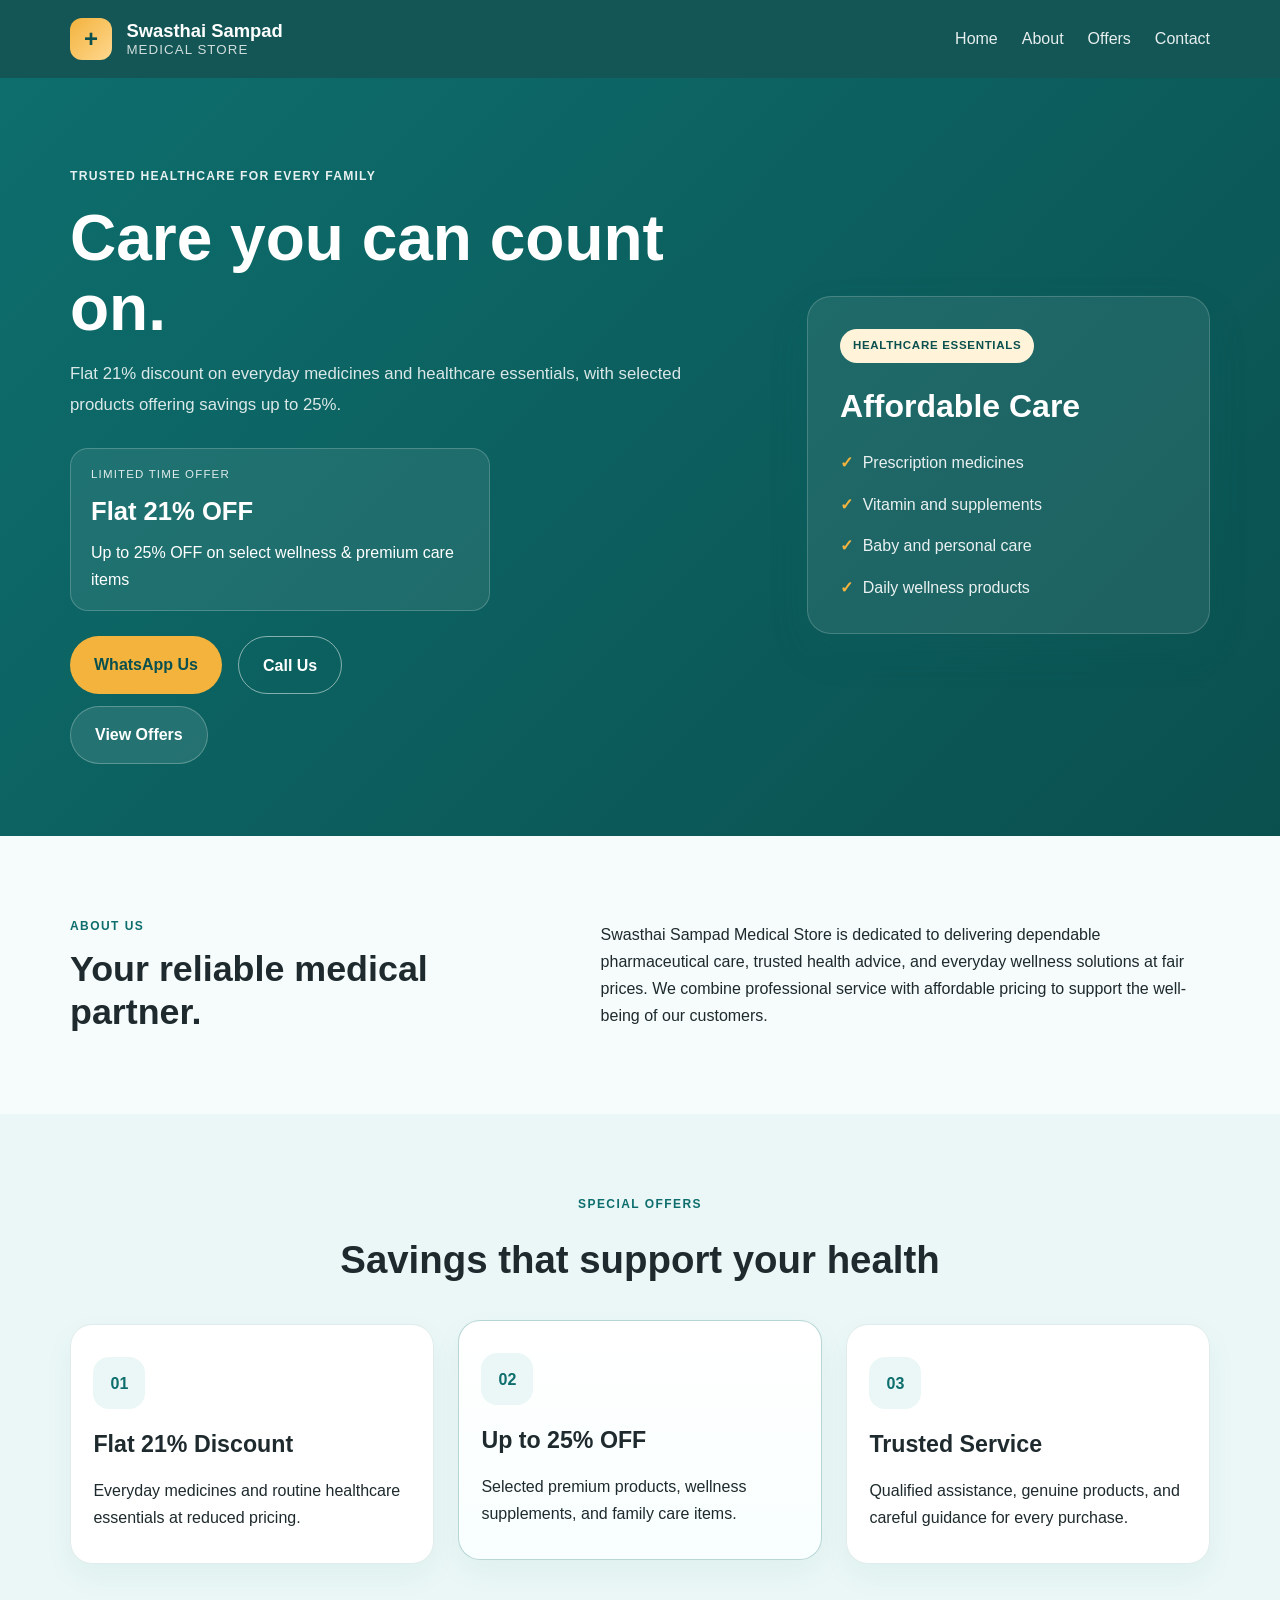
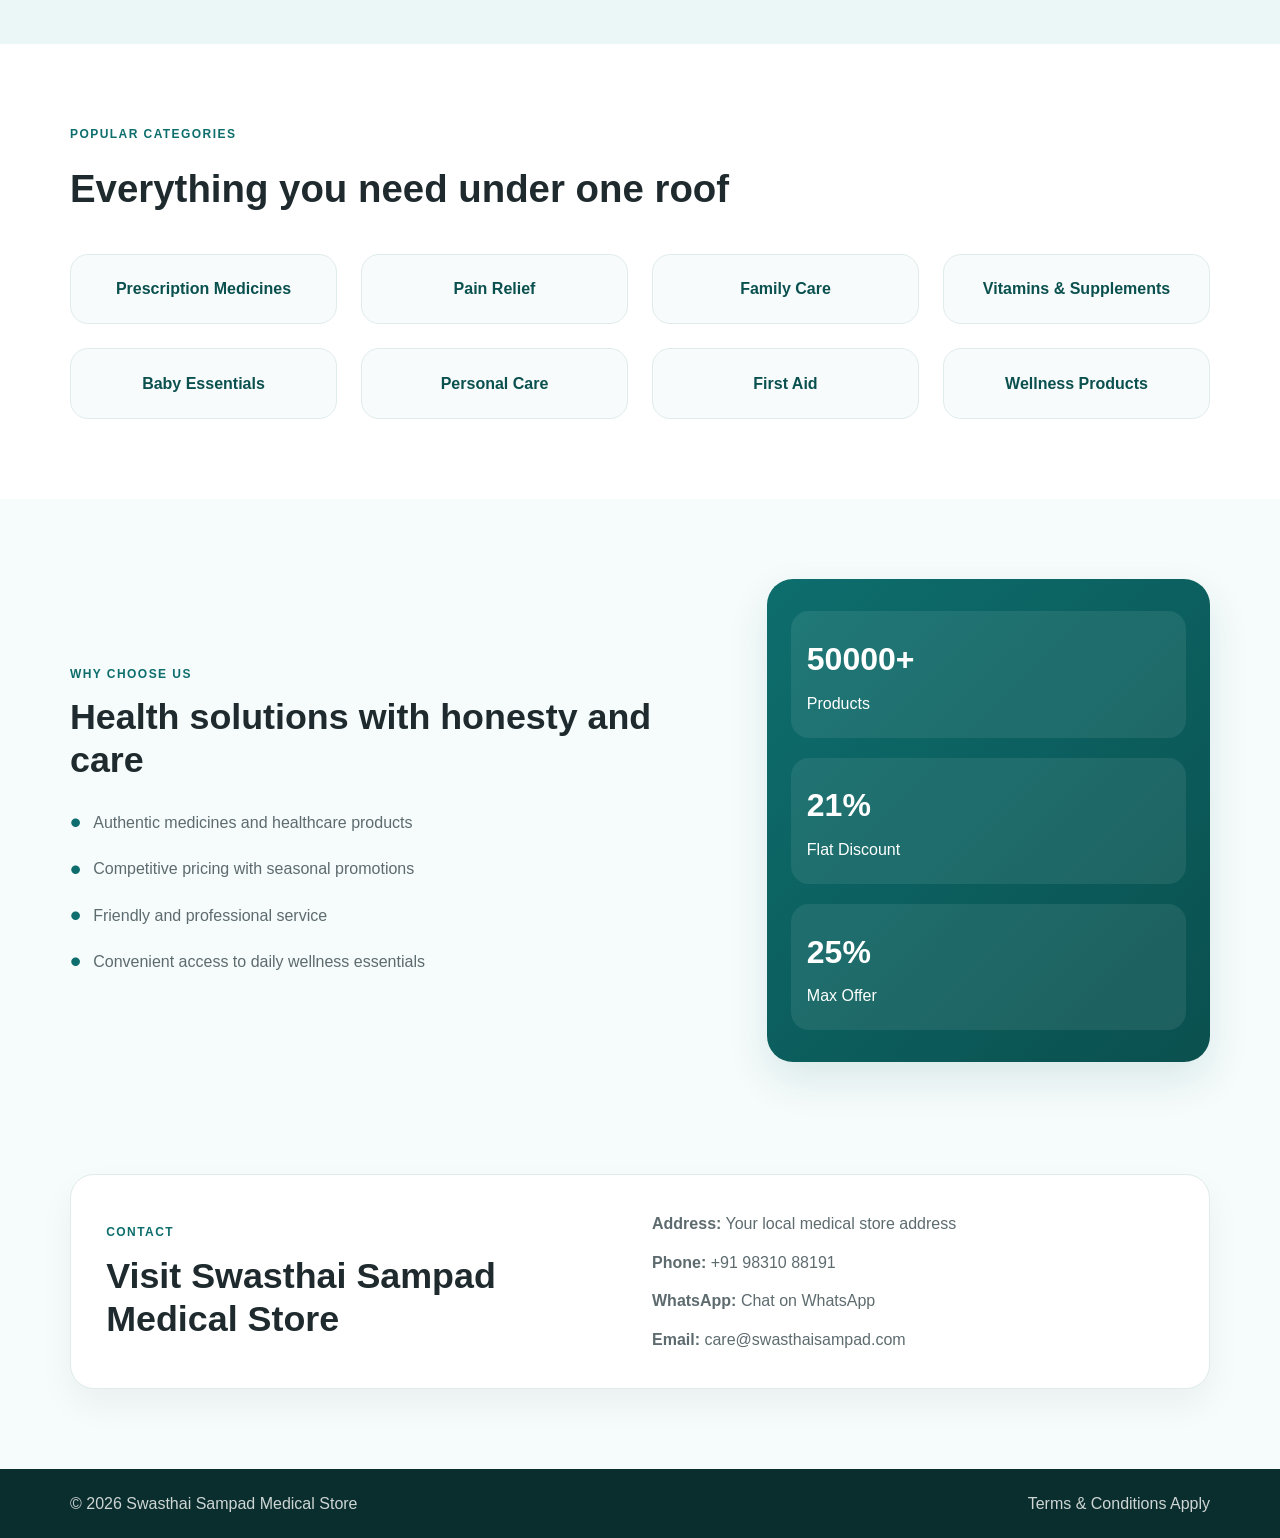
==== index.html @ d0310546 "First push with basic code" ====
<!DOCTYPE html>
<html lang="en">
  <head>
	<meta charset="UTF-8" />
	<meta name="viewport" content="width=device-width, initial-scale=1.0" />
	<title>Swasthai Sampad Medical Store</title>
	<meta
	  name="description"
	  content="Swasthai Sampad Medical Store offers trusted healthcare products, daily wellness essentials, and exclusive discounts up to 25%."
	/>
	<link rel="stylesheet" href="css/style.css" />
  </head>
  <body>
	<header class="site-header">
	  <nav class="container nav">
		<div class="brand-wrap">
		  <div class="brand-mark">+</div>
		  <div class="brand-text">
			<span class="brand-name">Swasthai Sampad</span>
			<small>Medical Store</small>
		  </div>
		</div>

		<ul class="nav-links">
		  <li><a href="#home">Home</a></li>
		  <li><a href="#about">About</a></li>
		  <li><a href="#offers">Offers</a></li>
		  <li><a href="#contact">Contact</a></li>
		</ul>
	  </nav>
	</header>

	<main>
	  <section id="home" class="hero">
		<div class="container hero-content">
		  <div class="hero-copy">
			<p class="eyebrow">Trusted healthcare for every family</p>
			<h1>Care you can count on.</h1>
			<p class="lead">
			  Flat 21% discount on everyday medicines and healthcare essentials,
			  with selected products offering savings up to 25%.
			</p>

			<div class="promo-box">
			  <span class="promo-label">Limited Time Offer</span>
			  <strong>Flat 21% OFF</strong>
			  <span>Up to 25% OFF on select wellness & premium care items</span>
			</div>

			<div class="hero-actions">
			  <a class="button primary" href="https://wa.me/919831088191?text=Hello%20Swasthai%20Sampad%20Medical%20Store%2C%20I%20want%20to%20know%20more%20about%20your%20offers." target="_blank" rel="noopener noreferrer">WhatsApp Us</a>
			  <a class="button secondary" href="tel:+919831088191">Call Us</a>
			</div>

			<div class="hero-actions secondary-actions">
			  <a class="button mini" href="#offers">View Offers</a>
			</div>
		  </div>

		  <div class="hero-card">
			<div class="mini-badge">Healthcare essentials</div>
			<h3>Affordable Care</h3>
			<ul>
			  <li>Prescription medicines</li>
			  <li>Vitamin and supplements</li>
			  <li>Baby and personal care</li>
			  <li>Daily wellness products</li>
			</ul>
		  </div>
		</div>
	  </section>

	  <section id="about" class="section intro">
		<div class="container two-column">
		  <div>
			<p class="section-tag">About Us</p>
			<h2>Your reliable medical partner.</h2>
		  </div>
		  <div>
			<p>
			  Swasthai Sampad Medical Store is dedicated to delivering dependable
			  pharmaceutical care, trusted health advice, and everyday wellness
			  solutions at fair prices. We combine professional service with
			  affordable pricing to support the well-being of our customers.
			</p>
		  </div>
		</div>
	  </section>

	  <section id="offers" class="section alt">
		<div class="container">
		  <p class="section-tag center">Special Offers</p>
		  <h2 class="section-title center">Savings that support your health</h2>

		  <div class="grid three-col">
			<article class="offer-card">
			  <div class="offer-icon">01</div>
			  <h3>Flat 21% Discount</h3>
			  <p>Everyday medicines and routine healthcare essentials at reduced pricing.</p>
			</article>

			<article class="offer-card highlight">
			  <div class="offer-icon">02</div>
			  <h3>Up to 25% OFF</h3>
			  <p>Selected premium products, wellness supplements, and family care items.</p>
			</article>

			<article class="offer-card">
			  <div class="offer-icon">03</div>
			  <h3>Trusted Service</h3>
			  <p>Qualified assistance, genuine products, and careful guidance for every purchase.</p>
			</article>
		  </div>
		</div>
	  </section>

	  <section class="section categories">
		<div class="container">
		  <p class="section-tag">Popular Categories</p>
		  <h2 class="section-title">Everything you need under one roof</h2>

		  <div class="grid four-col">
			<div class="category-box">Prescription Medicines</div>
			<div class="category-box">Pain Relief</div>
			<div class="category-box">Family Care</div>
			<div class="category-box">Vitamins & Supplements</div>
			<div class="category-box">Baby Essentials</div>
			<div class="category-box">Personal Care</div>
			<div class="category-box">First Aid</div>
			<div class="category-box">Wellness Products</div>
		  </div>
		</div>
	  </section>

	  <section class="section benefits">
		<div class="container benefit-content">
		  <div class="benefit-copy">
			<p class="section-tag">Why Choose Us</p>
			<h2>Health solutions with honesty and care</h2>
			<ul>
			  <li>Authentic medicines and healthcare products</li>
			  <li>Competitive pricing with seasonal promotions</li>
			  <li>Friendly and professional service</li>
			  <li>Convenient access to daily wellness essentials</li>
			</ul>
		  </div>

		  <div class="stats-box">
			<div>
			  <strong>50000+</strong>
			  <span>Products</span>
			</div>
			<div>
			  <strong>21%</strong>
			  <span>Flat Discount</span>
			</div>
			<div>
			  <strong>25%</strong>
			  <span>Max Offer</span>
			</div>
		  </div>
		</div>
	  </section>

	  <section id="contact" class="section contact-section">
		<div class="container contact-box">
		  <div>
			<p class="section-tag">Contact</p>
			<h2>Visit Swasthai Sampad Medical Store</h2>
		  </div>

		  <div class="contact-details">
			<p><strong>Address:</strong> Your local medical store address</p>
			<p><strong>Phone:</strong> <a href="tel:+919831088191">+91 98310 88191</a></p>
			<p><strong>WhatsApp:</strong> <a href="https://wa.me/919831088191?text=Hello%20Swasthai%20Sampad%20Medical%20Store%2C%20I%20need%20help%20with%20your%20products." target="_blank" rel="noopener noreferrer">Chat on WhatsApp</a></p>
			<p><strong>Email:</strong> care@swasthaisampad.com</p>
		  </div>
		</div>
	  </section>
	</main>

	<footer class="site-footer">
	  <div class="container footer-inner">
		<p>© <span id="year"></span> Swasthai Sampad Medical Store</p>
		<p>Terms & Conditions Apply</p>
	  </div>
	</footer>

	<script src="js/main.js"></script>
  </body>
</html>
---- css/style.css ----
:root {
  --primary: #0d6e6d;
  --primary-dark: #0a504f;
  --secondary: #eaf7f6;
  --accent: #f3b33d;
  --accent-soft: #fff3d9;
  --text: #1e2a2d;
  --muted: #5d6b6f;
  --white: #ffffff;
  --line: #dfeceb;
  --shadow: 0 18px 40px rgba(13, 110, 109, 0.12);
}

* {
  box-sizing: border-box;
  margin: 0;
  padding: 0;
}

html {
  scroll-behavior: smooth;
}

body {
  font-family: Arial, Helvetica, sans-serif;
  color: var(--text);
  background: #f6fbfb;
  line-height: 1.7;
}

a {
  text-decoration: none;
  color: inherit;
}

img {
  max-width: 100%;
  display: block;
}

.container {
  width: min(1140px, calc(100% - 2rem));
  margin: 0 auto;
}

.section {
  padding: 5rem 0;
}

.section-tag {
  color: var(--primary);
  text-transform: uppercase;
  letter-spacing: 0.12em;
  font-size: 0.75rem;
  font-weight: 700;
  margin-bottom: 0.75rem;
}

.section-title {
  font-size: clamp(2rem, 3vw, 2.8rem);
  color: var(--text);
  margin-bottom: 1.5rem;
}

.center {
  text-align: center;
}

.site-header {
  background: rgba(10, 80, 79, 0.96);
  position: sticky;
  top: 0;
  z-index: 20;
  backdrop-filter: blur(8px);
}

.nav {
  display: flex;
  justify-content: space-between;
  align-items: center;
  min-height: 78px;
}

.brand-wrap {
  display: flex;
  align-items: center;
  gap: 0.9rem;
  color: var(--white);
}

.brand-mark {
  width: 42px;
  height: 42px;
  border-radius: 12px;
  display: grid;
  place-items: center;
  font-size: 1.5rem;
  font-weight: 700;
  background: linear-gradient(135deg, var(--accent), #ffd88f);
  color: var(--primary-dark);
}

.brand-text {
  display: flex;
  flex-direction: column;
  line-height: 1.2;
}

.brand-name {
  font-size: 1.15rem;
  font-weight: 700;
}

.brand-text small {
  opacity: 0.8;
  letter-spacing: 0.08em;
  text-transform: uppercase;
}

.nav-links {
  display: flex;
  gap: 1.5rem;
  list-style: none;
  color: rgba(255, 255, 255, 0.9);
}

.nav-links a {
  transition: opacity 0.2s ease;
}

.nav-links a:hover {
  opacity: 0.8;
}

.hero {
  background: linear-gradient(135deg, #0d6e6d 0%, #0a504f 100%);
  color: var(--white);
  padding: 5.5rem 0 4.5rem;
}

.hero-content {
  display: grid;
  grid-template-columns: 1.4fr 0.8fr;
  align-items: center;
  gap: 2rem;
}

.eyebrow {
  font-weight: 700;
  letter-spacing: 0.1em;
  text-transform: uppercase;
  font-size: 0.76rem;
  opacity: 0.9;
  margin-bottom: 1rem;
}

.hero h1 {
  font-size: clamp(2.5rem, 5vw, 4.5rem);
  line-height: 1.1;
  margin-bottom: 1rem;
}

.lead {
  max-width: 620px;
  font-size: 1.05rem;
  line-height: 1.8;
  margin-bottom: 1.75rem;
  color: rgba(255, 255, 255, 0.85);
}

.promo-box {
  display: inline-flex;
  flex-direction: column;
  background: rgba(255, 255, 255, 0.08);
  border: 1px solid rgba(255, 255, 255, 0.2);
  border-radius: 18px;
  padding: 1rem 1.25rem;
  margin-bottom: 1.6rem;
  max-width: 420px;
}

.promo-label {
  font-size: 0.72rem;
  text-transform: uppercase;
  letter-spacing: 0.1em;
  opacity: 0.85;
}

.promo-box strong {
  display: block;
  font-size: clamp(1.5rem, 2vw, 2.2rem);
  margin: 0.35rem 0;
}

.hero-actions {
  display: flex;
  gap: 1rem;
  flex-wrap: wrap;
}

.secondary-actions {
  margin-top: 0.75rem;
}

.button {
  display: inline-block;
  padding: 0.9rem 1.5rem;
  border-radius: 999px;
  font-weight: 700;
  transition: transform 0.2s ease, opacity 0.2s ease;
}

.button.mini {
  background: rgba(255, 255, 255, 0.1);
  border: 1px solid rgba(255, 255, 255, 0.25);
  color: var(--white);
}

.button:hover {
  transform: translateY(-1px);
}

.button.primary {
  background: var(--accent);
  color: var(--primary-dark);
}

.button.secondary {
  background: transparent;
  border: 1px solid rgba(255, 255, 255, 0.5);
  color: var(--white);
}

.hero-card {
  background: rgba(255, 255, 255, 0.08);
  border: 1px solid rgba(255, 255, 255, 0.18);
  border-radius: 24px;
  padding: 2rem;
  box-shadow: var(--shadow);
}

.mini-badge {
  display: inline-block;
  background: var(--accent-soft);
  color: var(--primary-dark);
  border-radius: 999px;
  font-size: 0.72rem;
  font-weight: 700;
  padding: 0.45rem 0.8rem;
  letter-spacing: 0.06em;
  text-transform: uppercase;
}

.hero-card h3 {
  font-size: 2rem;
  margin: 1rem 0 1rem;
}

.hero-card ul {
  list-style: none;
  display: grid;
  gap: 0.9rem;
  color: rgba(255, 255, 255, 0.9);
}

.hero-card li::before {
  content: "✓";
  color: var(--accent);
  font-weight: 700;
  margin-right: 0.6rem;
}

.two-column {
  display: grid;
  grid-template-columns: 0.9fr 1.1fr;
  gap: 2rem;
  align-items: center;
}

.intro h2,
.benefit-copy h2,
.contact-box h2 {
  font-size: clamp(2rem, 2.8vw, 3rem);
  line-height: 1.2;
}

.alt {
  background: var(--secondary);
}

.grid {
  display: grid;
  gap: 1.5rem;
  margin-top: 2rem;
}

.three-col {
  grid-template-columns: repeat(3, minmax(0, 1fr));
}

.four-col {
  grid-template-columns: repeat(4, minmax(0, 1fr));
}

.offer-card {
  background: var(--white);
  border: 1px solid var(--line);
  border-radius: 22px;
  padding: 2rem 1.4rem;
  box-shadow: 0 12px 30px rgba(13, 110, 109, 0.05);
}

.offer-card.highlight {
  background: linear-gradient(180deg, #ffffff 0%, #f8fffe 100%);
  border-color: rgba(13, 110, 109, 0.28);
  transform: translateY(-4px);
}

.offer-icon {
  width: 52px;
  height: 52px;
  border-radius: 16px;
  display: grid;
  place-items: center;
  background: var(--secondary);
  color: var(--primary);
  font-weight: 700;
  margin-bottom: 1rem;
}

.offer-card h3 {
  font-size: 1.45rem;
  margin-bottom: 0.75rem;
}

.categories {
  background: #fff;
}

.category-box {
  background: #f8fbfb;
  border: 1px solid var(--line);
  border-radius: 18px;
  padding: 1.3rem 1rem;
  text-align: center;
  font-weight: 700;
  color: var(--primary-dark);
}

.benefit-content {
  display: grid;
  grid-template-columns: 1.2fr 0.8fr;
  align-items: center;
  gap: 2rem;
}

.benefit-copy ul {
  list-style: none;
  margin-top: 1.5rem;
  display: grid;
  gap: 0.9rem;
}

.benefit-copy li {
  display: flex;
  align-items: center;
  gap: 0.75rem;
  color: var(--muted);
}

.benefit-copy li::before {
  content: "•";
  color: var(--primary);
  font-size: 2rem;
  line-height: 1;
}

.stats-box {
  background: linear-gradient(135deg, var(--primary) 0%, var(--primary-dark) 100%);
  border-radius: 26px;
  padding: 2rem 1.5rem;
  display: grid;
  gap: 1.25rem;
  box-shadow: var(--shadow);
}

.stats-box div {
  background: rgba(255, 255, 255, 0.08);
  border-radius: 18px;
  padding: 1.3rem 1rem;
  color: var(--white);
}

.stats-box strong {
  display: block;
  font-size: 2rem;
  margin-bottom: 0.2rem;
}

.contact-section {
  padding-top: 2rem;
}

.contact-box {
  background: var(--white);
  border-radius: 24px;
  padding: 2.2rem;
  border: 1px solid var(--line);
  box-shadow: 0 16px 35px rgba(15, 29, 31, 0.05);
  display: grid;
  grid-template-columns: 1fr 1fr;
  gap: 1.5rem;
  align-items: center;
}

.contact-details {
  display: grid;
  gap: 0.7rem;
  color: var(--muted);
}

.site-footer {
  background: #0a2e2d;
  color: rgba(255, 255, 255, 0.8);
  padding: 1.3rem 0;
}

.footer-inner {
  display: flex;
  justify-content: space-between;
  gap: 1rem;
  flex-wrap: wrap;
}

@media (max-width: 900px) {
  .hero-content,
  .two-column,
  .benefit-content,
  .contact-box {
	grid-template-columns: 1fr;
  }

  .three-col,
  .four-col {
	grid-template-columns: repeat(2, minmax(0, 1fr));
  }
}

@media (max-width: 640px) {
  .nav {
	flex-direction: column;
	justify-content: center;
	gap: 1rem;
	padding: 1rem 0;
  }

  .nav-links {
	flex-wrap: wrap;
	justify-content: center;
  }

  .three-col,
  .four-col {
	grid-template-columns: 1fr;
  }

  .hero {
	padding-top: 4rem;
  }

  .hero-actions {
	flex-direction: column;
	align-items: flex-start;
  }

  .button {
	width: 100%;
	text-align: center;
  }
}








































































































































































































after
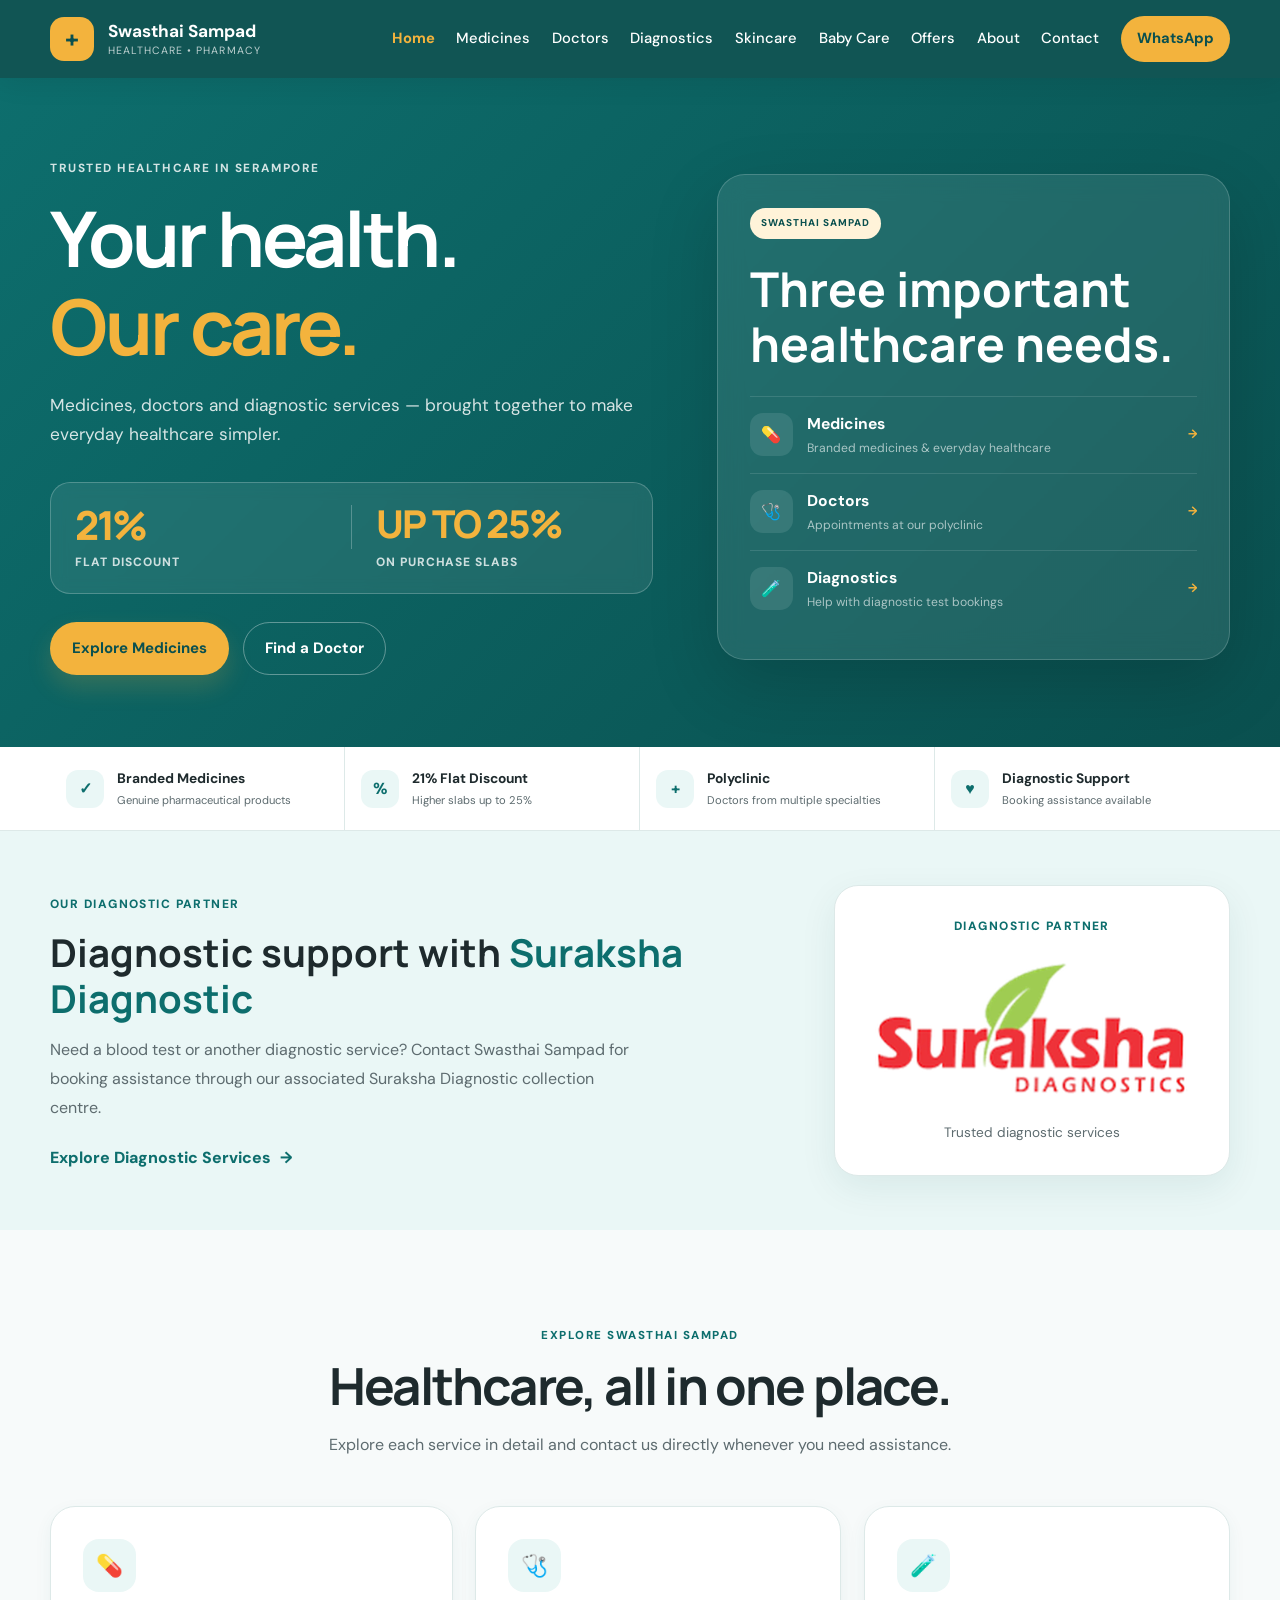
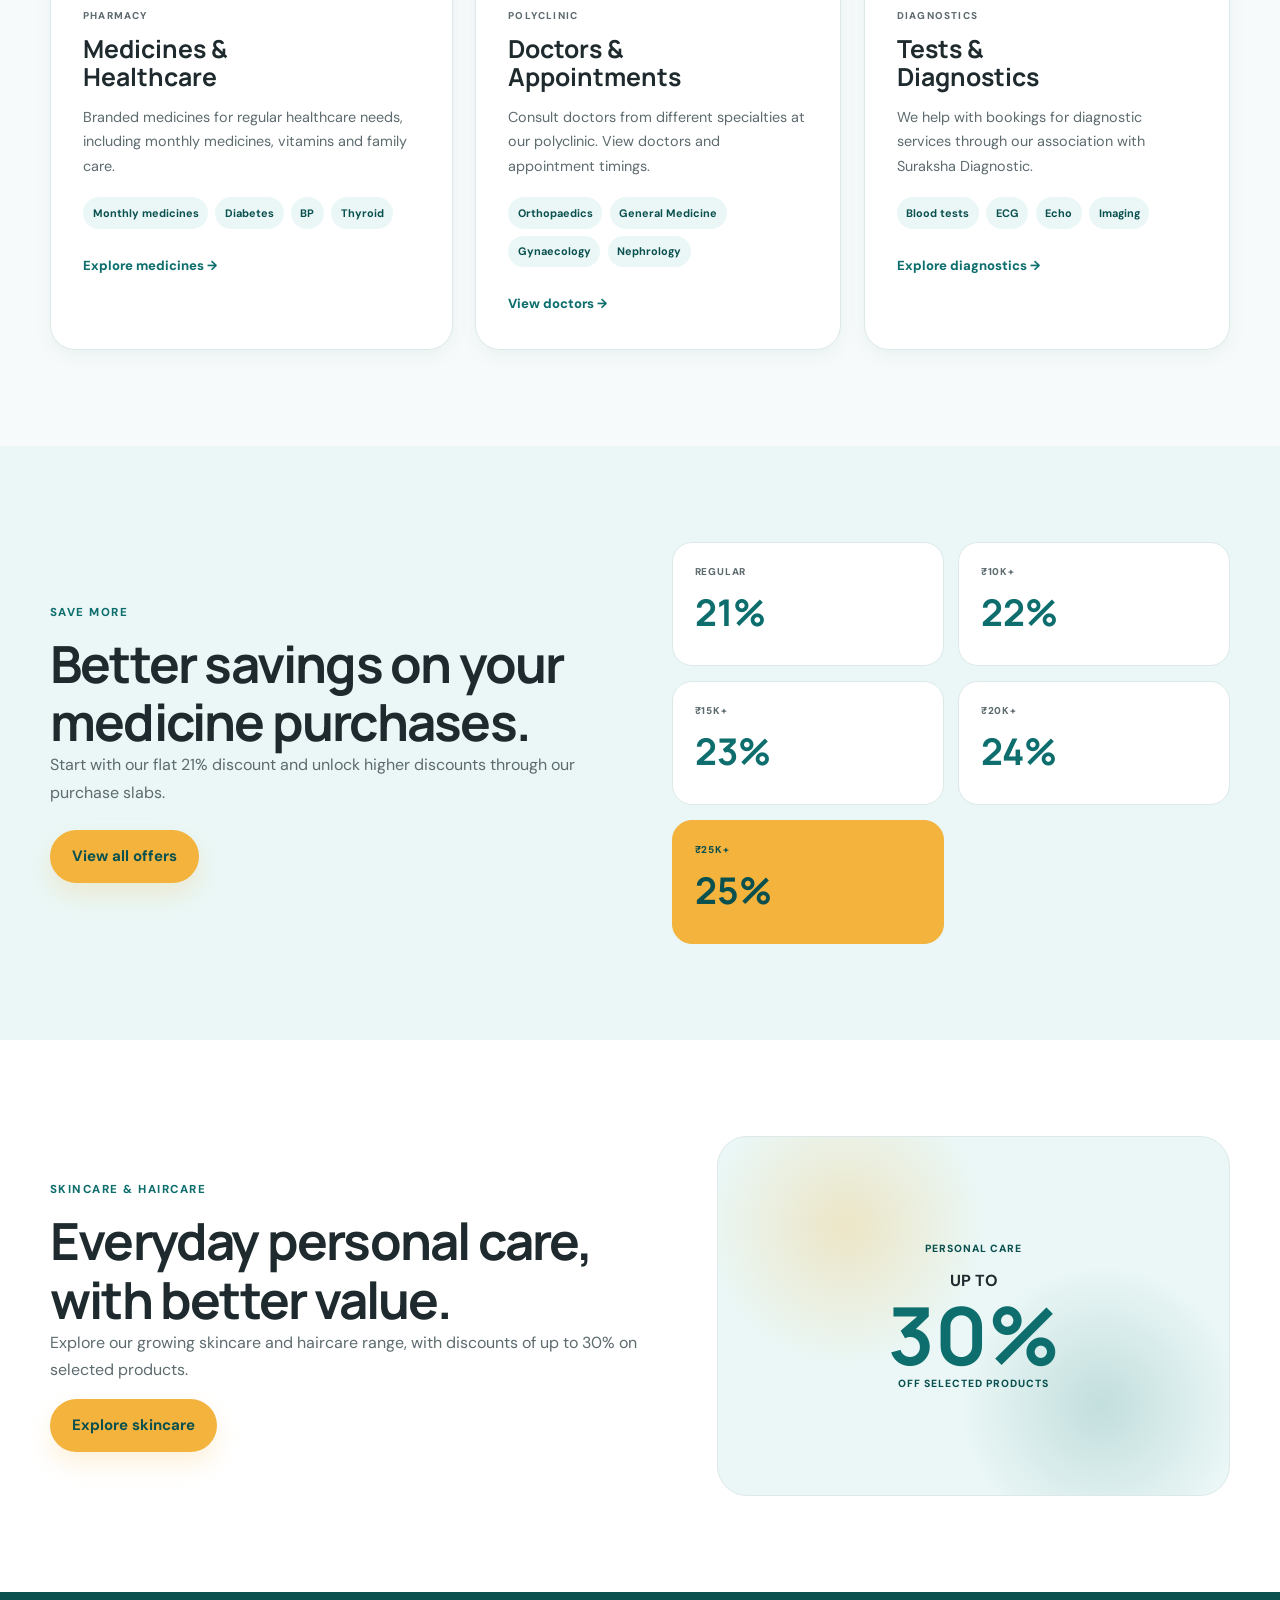
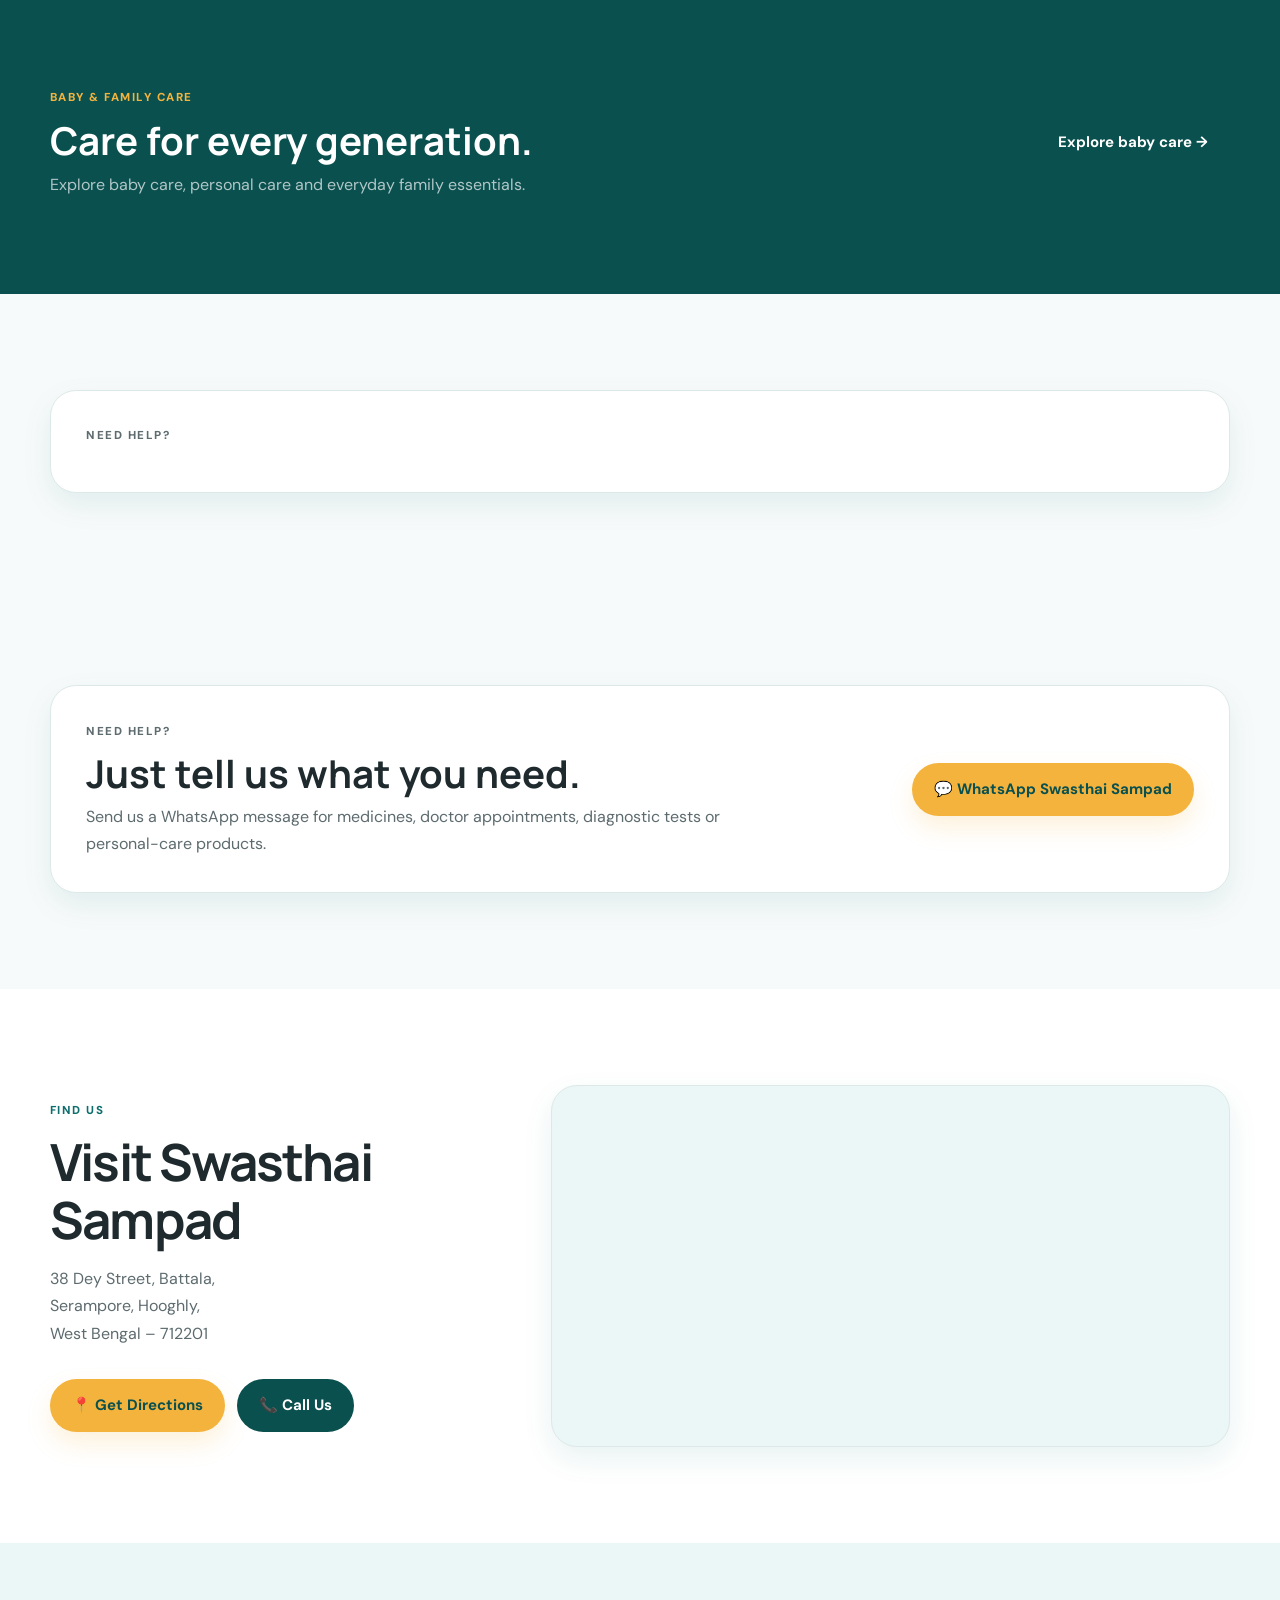
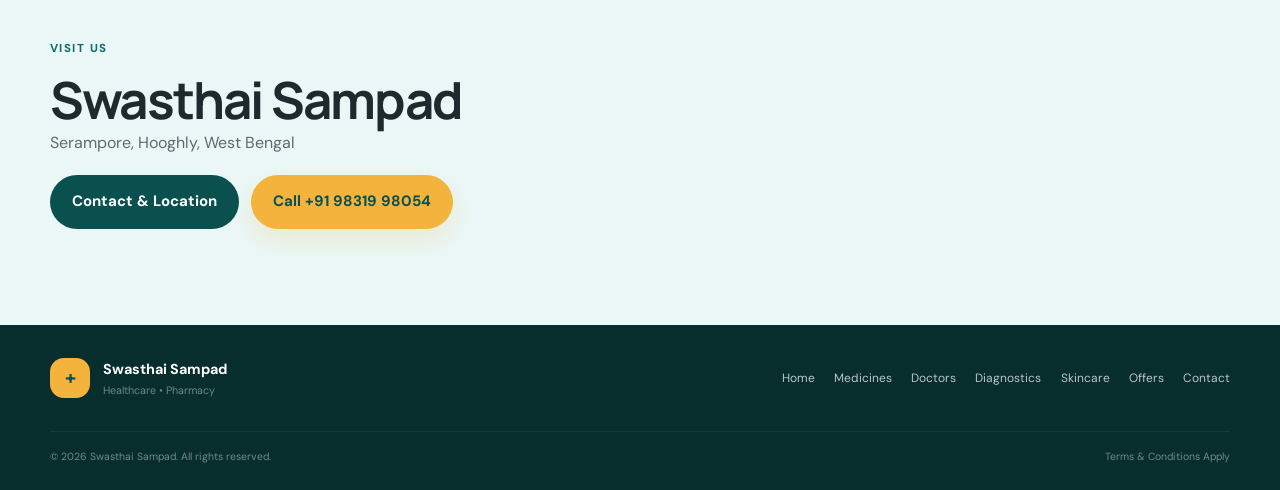
==== commit 7101e359: "Changes in website" ====
--- a/index.html
+++ b/index.html
@@ -1,194 +1,1499 @@
 <!DOCTYPE html>
 <html lang="en">
-  <head>
-	<meta charset="UTF-8" />
-	<meta name="viewport" content="width=device-width, initial-scale=1.0" />
-	<title>Swasthai Sampad Medical Store</title>
-	<meta
-	  name="description"
-	  content="Swasthai Sampad Medical Store offers trusted healthcare products, daily wellness essentials, and exclusive discounts up to 25%."
-	/>
-	<link rel="stylesheet" href="css/style.css" />
-  </head>
-  <body>
-	<header class="site-header">
-	  <nav class="container nav">
-		<div class="brand-wrap">
-		  <div class="brand-mark">+</div>
-		  <div class="brand-text">
-			<span class="brand-name">Swasthai Sampad</span>
-			<small>Medical Store</small>
-		  </div>
-		</div>
-
-		<ul class="nav-links">
-		  <li><a href="#home">Home</a></li>
-		  <li><a href="#about">About</a></li>
-		  <li><a href="#offers">Offers</a></li>
-		  <li><a href="#contact">Contact</a></li>
-		</ul>
-	  </nav>
-	</header>
-
-	<main>
-	  <section id="home" class="hero">
-		<div class="container hero-content">
-		  <div class="hero-copy">
-			<p class="eyebrow">Trusted healthcare for every family</p>
-			<h1>Care you can count on.</h1>
-			<p class="lead">
-			  Flat 21% discount on everyday medicines and healthcare essentials,
-			  with selected products offering savings up to 25%.
-			</p>
-
-			<div class="promo-box">
-			  <span class="promo-label">Limited Time Offer</span>
-			  <strong>Flat 21% OFF</strong>
-			  <span>Up to 25% OFF on select wellness & premium care items</span>
+
+	<head>
+
+		<meta charset="UTF-8" />
+
+		<meta
+		  name="viewport"
+		  content="width=device-width, initial-scale=1.0"
+  />
+		<script src="js/main.js"></script>
+		<script src="js/language.js"></script>
+
+		<title>
+			Swasthai Sampad | Medical Store, Doctors & Diagnostics in Serampore
+		</title>
+
+		<meta
+		  name="description"
+		  content="Swasthai Sampad is a healthcare destination in Serampore offering branded medicines, doctor consultations, diagnostic test booking, skincare, haircare and baby care products."
+  />
+
+		<meta
+		  name="keywords"
+		  content="Swasthai Sampad, medical store Serampore, pharmacy Serampore, medicines Serampore, doctor Serampore, diagnostic test Serampore, skincare Serampore, baby care Serampore"
+  />
+
+		<meta
+		  name="theme-color"
+		  content="#0D6E6D"
+  />
+
+		<link
+		  rel="canonical"
+		  href="https://swasthaisampad.in/"
+  />
+
+		<!-- Google Fonts -->
+
+		<link rel="preconnect" href="https://fonts.googleapis.com" />
+
+		<link
+		  rel="preconnect"
+		  href="https://fonts.gstatic.com"
+		  crossorigin=""
+  />
+
+		<link
+		  href="https://fonts.googleapis.com/css2?family=DM+Sans:wght@400;500;600;700&family=Manrope:wght@700;800&family=Noto+Sans+Bengali:wght@400;500;600;700;800&display=swap"
+		  rel="stylesheet"
+  />
+
+		<link
+		  rel="stylesheet"
+		  href="css/style.css"
+  />
+
+
+		<!-- ================= STRUCTURED DATA ================= -->
+
+		<script type="application/ld+json">
+
+			{
+			"@context": "https://schema.org",
+			"@type": ["Pharmacy", "MedicalBusiness"],
+
+			"name": "Swasthai Sampad",
+
+			"alternateName": "Swasthai Sampad Medical Store",
+
+			"url": "https://swasthaisampad.in/",
+
+			"telephone": "+919831998054",
+
+			"address": {
+			"@type": "PostalAddress",
+			"streetAddress": "38 Dey Street",
+			"addressLocality": "Serampore",
+			"addressRegion": "West Bengal",
+			"postalCode": "712201",
+			"addressCountry": "IN"
+			},
+
+			"areaServed": {
+			"@type": "City",
+			"name": "Serampore"
+			}
+			}
+
+		</script>
+
+	</head>
+
+
+	<body>
+		<script src="js/main.js"></script>
+		<script src="js/language.js"></script>
+
+
+		<!-- =====================================================
+       HEADER
+       ===================================================== -->
+
+		<header class="site-header">
+
+			<nav class="container nav">
+
+
+				<!-- BRAND -->
+
+				<a
+				  href="index.html"
+				  class="brand-wrap"
+				  aria-label="Swasthai Sampad Home"
+      >
+
+					<div class="brand-mark">
+						+
+					</div>
+
+					<div class="brand-text">
+
+						<span class="brand-name">
+							Swasthai Sampad
+						</span>
+
+						<small data-i18n="brand_tagline">
+							Healthcare • Pharmacy
+						</small>
+
+					</div>
+
+				</a>
+
+
+				<!-- DESKTOP NAVIGATION -->
+
+				<div class="nav-menu">
+
+					<a href="index.html" class="active" data-i18n="nav_home">Home</a>
+
+					<a href="medicines.html" data-i18n="nav_medicines">Medicines</a>
+
+					<a href="doctors.html" data-i18n="nav_doctors">Doctors</a>
+
+					<a href="diagnostics.html" data-i18n="nav_diagnostics">Diagnostics</a>
+
+					<a href="skincare.html" data-i18n="nav_skincare">Skincare</a>
+
+					<a href="baby-care.html" data-i18n="nav_babycare">Baby Care</a>
+
+					<a href="offers.html" data-i18n="nav_offers">Offers</a>
+
+					<a href="about.html" data-i18n="nav_about">About</a>
+
+					<a href="contact.html" data-i18n="nav_contact">Contact</a>
+
+					<!--
+          <button
+            class="language-switch"
+            id="language-switch"
+            type="button"
+            aria-label="Change language"
+          >
+            <span class="lang-en">EN</span>
+            <span class="lang-divider">/</span>
+            <span class="lang-bn">বাংলা</span>
+          </button>
+          -->
+
+					<a
+					  class="nav-whatsapp"
+					  href="https://wa.me/919831998054?text=Hello%20Swasthai%20Sampad%2C%20I%20need%20help."
+					  target="_blank"
+					  rel="noopener noreferrer"
+					  data-i18n="nav_whatsapp"
+          >
+						WhatsApp
+					</a>
+
+				</div>
+				<!-- MOBILE MENU BUTTON -->
+				<button
+				  class="mobile-menu-button"
+				  type="button"
+				  aria-label="Open menu"
+				  aria-expanded="false"
+>
+					☰
+				</button>
+
+				<!-- MOBILE MENU -->
+				<div class="mobile-menu">
+
+					<a href="index.html">Home</a>
+					<a href="medicines.html">Medicines</a>
+					<a href="doctors.html" class="active">Doctors</a>
+					<a href="diagnostics.html">Diagnostics</a>
+					<a href="skincare.html">Skincare</a>
+					<a href="baby-care.html">Baby Care</a>
+					<a href="offers.html">Offers</a>
+					<a href="about.html">About</a>
+					<a href="contact.html">Contact</a>
+
+					<a
+					  class="button primary full-width"
+					  href="https://wa.me/919831998054?text=Hello%20Swasthai%20Sampad%2C%20I%20need%20help."
+					  target="_blank"
+					  rel="noopener noreferrer"
+  >
+						WhatsApp Us
+					</a>
+
+				</div>
+
+			</nav>
+
+		</header>
+
+
+		<main>
+
+
+			<!-- =====================================================
+         HERO
+         ===================================================== -->
+
+			<section class="hero">
+
+				<div class="container hero-content">
+
+
+					<div class="hero-copy">
+
+
+						<p
+						  class="eyebrow"
+						  data-i18n="hero_eyebrow"
+          >
+							TRUSTED HEALTHCARE IN SERAMPORE
+						</p>
+
+
+						<h1 data-i18n="hero_title">
+
+							Your health.<br />
+
+							<span>
+								Our care.
+							</span>
+
+						</h1>
+
+
+						<p
+						  class="lead"
+						  data-i18n="hero_description"
+          >
+							Medicines, doctors and diagnostic services —
+							brought together to make everyday healthcare simpler.
+						</p>
+
+
+						<!-- OFFER -->
+
+						<div class="hero-offer">
+
+
+							<div>
+
+								<strong>
+									21%
+								</strong>
+
+								<span data-i18n="hero_offer_one">
+									FLAT DISCOUNT
+								</span>
+
+							</div>
+
+
+							<div class="offer-divider"></div>
+
+
+							<div>
+
+								<strong>
+									UP TO 25%
+								</strong>
+
+								<span data-i18n="hero_offer_two">
+									ON PURCHASE SLABS
+								</span>
+
+							</div>
+
+
+						</div>
+
+
+						<!-- ACTIONS -->
+
+						<div class="hero-actions">
+
+
+							<a
+							  class="button primary"
+							  href="medicines.html"
+							  data-i18n="hero_medicines_button"
+            >
+								Explore Medicines
+							</a>
+
+
+							<a
+							  class="button secondary"
+							  href="doctors.html"
+							  data-i18n="hero_doctor_button"
+            >
+								Find a Doctor
+							</a>
+
+
+						</div>
+
+
+					</div>
+
+
+					<!-- HERO CARD -->
+
+					<div class="hero-main-card">
+
+
+						<span class="mini-badge">
+							SWASTHAI SAMPAD
+						</span>
+
+
+						<h2 data-i18n="hero_card_title">
+
+							Three important<br />
+							healthcare needs.
+
+						</h2>
+
+
+						<!-- MEDICINES -->
+
+						<a
+						  href="medicines.html"
+						  class="hero-service-row"
+          >
+
+							<div class="hero-service-icon">
+								💊
+							</div>
+
+
+							<div>
+
+								<strong data-i18n="hero_card_medicine">
+									Medicines
+								</strong>
+
+								<span data-i18n="hero_card_medicine_text">
+									Branded medicines &amp; everyday healthcare
+								</span>
+
+							</div>
+
+
+							<span>
+								→
+							</span>
+
+						</a>
+
+
+						<!-- DOCTORS -->
+
+						<a
+						  href="doctors.html"
+						  class="hero-service-row"
+          >
+
+							<div class="hero-service-icon">
+								🩺
+							</div>
+
+
+							<div>
+
+								<strong data-i18n="hero_card_doctor">
+									Doctors
+								</strong>
+
+								<span data-i18n="hero_card_doctor_text">
+									Appointments at our polyclinic
+								</span>
+
+							</div>
+
+
+							<span>
+								→
+							</span>
+
+						</a>
+
+
+						<!-- DIAGNOSTICS -->
+
+						<a
+						  href="diagnostics.html"
+						  class="hero-service-row"
+          >
+
+							<div class="hero-service-icon">
+								🧪
+							</div>
+
+
+							<div>
+
+								<strong data-i18n="hero_card_diagnostics">
+									Diagnostics
+								</strong>
+
+								<span data-i18n="hero_card_diagnostics_text">
+									Help with diagnostic test bookings
+								</span>
+
+							</div>
+
+
+							<span>
+								→
+							</span>
+
+						</a>
+
+
+					</div>
+
+				</div>
+
+			</section>
+
+
+
+			<!-- =====================================================
+         TRUST STRIP
+         ===================================================== -->
+
+			<section class="trust-strip">
+
+				<div class="container trust-grid">
+
+
+					<div class="trust-item">
+
+						<span>
+							✓
+						</span>
+
+						<div>
+
+							<strong data-i18n="trust_medicines_title">
+								Branded Medicines
+							</strong>
+
+							<small data-i18n="trust_medicines_text">
+								Genuine pharmaceutical products
+							</small>
+
+						</div>
+
+					</div>
+
+
+					<div class="trust-item">
+
+						<span>
+							%
+						</span>
+
+						<div>
+
+							<strong data-i18n="trust_discount_title">
+								21% Flat Discount
+							</strong>
+
+							<small data-i18n="trust_discount_text">
+								Higher slabs up to 25%
+							</small>
+
+						</div>
+
+					</div>
+
+
+					<div class="trust-item">
+
+						<span>
+							+
+						</span>
+
+						<div>
+
+							<strong data-i18n="trust_clinic_title">
+								Polyclinic
+							</strong>
+
+							<small data-i18n="trust_clinic_text">
+								Doctors from multiple specialties
+							</small>
+
+						</div>
+
+					</div>
+
+
+					<div class="trust-item">
+
+						<span>
+							♥
+						</span>
+
+						<div>
+
+							<strong data-i18n="trust_diagnostic_title">
+								Diagnostic Support
+							</strong>
+
+							<small data-i18n="trust_diagnostic_text">
+								Booking assistance available
+							</small>
+
+						</div>
+
+					</div>
+
+
+				</div>
+
+			</section>
+			<!-- =====================================================
+     DIAGNOSTIC PARTNER
+===================================================== -->
+
+			<section class="diagnostic-partner-section">
+				<div class="container diagnostic-partner-inner">
+
+					<div class="diagnostic-partner-copy">
+						<span class="partner-label">
+							OUR DIAGNOSTIC PARTNER
+						</span>
+
+						<h2>
+							Diagnostic support with
+							<span>Suraksha Diagnostic</span>
+						</h2>
+
+						<p>
+							Need a blood test or another diagnostic service?
+							Contact Swasthai Sampad for booking assistance through
+							our associated Suraksha Diagnostic collection centre.
+						</p>
+
+						<a href="diagnostics.html" class="partner-link">
+							Explore Diagnostic Services <span aria-hidden="true">→</span>
+						</a>
+					</div>
+
+					<div class="diagnostic-partner-logo-card">
+						<span class="partner-card-label">
+							DIAGNOSTIC PARTNER
+						</span>
+
+						<img
+						  src="assets/images/suraksha-diagnostics-logo-transparent.png"
+						  alt="Suraksha Diagnostics logo"
+						  loading="lazy"
+      />
+
+						<p>Trusted diagnostic services</p>
+					</div>
+
+				</div>
+			</section>
+
+
+			<!-- =====================================================
+         SERVICES
+         ===================================================== -->
+
+			<section
+			  class="section"
+			  id="services"
+    >
+
+				<div class="container">
+
+
+					<div class="section-heading center">
+
+
+						<p
+						  class="section-tag"
+						  data-i18n="services_tag"
+          >
+							EXPLORE SWASTHAI SAMPAD
+						</p>
+
+
+						<h2
+						  class="section-title"
+						  data-i18n="services_title"
+          >
+							Healthcare, all in one place.
+						</h2>
+
+
+						<p
+						  class="section-intro"
+						  data-i18n="services_intro"
+          >
+							Explore each service in detail and contact us
+							directly whenever you need assistance.
+						</p>
+
+
+					</div>
+
+
+
+					<div class="service-grid">
+
+
+						<!-- MEDICINES -->
+
+						<article class="service-card">
+
+
+							<div class="service-icon">
+								💊
+							</div>
+
+
+							<span
+							  class="service-label"
+							  data-i18n="service_medicine_label"
+            >
+								PHARMACY
+							</span>
+
+
+							<h3 data-i18n="service_medicine_title">
+
+								Medicines &amp;<br />
+								Healthcare
+
+							</h3>
+
+
+							<p data-i18n="service_medicine_text">
+
+								Branded medicines for regular healthcare needs,
+								including monthly medicines, vitamins and family care.
+
+							</p>
+
+
+							<div class="service-highlights">
+
+								<span data-i18n="service_medicine_tag1">
+									Monthly medicines
+								</span>
+
+								<span data-i18n="service_medicine_tag2">
+									Diabetes
+								</span>
+
+								<span data-i18n="service_medicine_tag3">
+									BP
+								</span>
+
+								<span data-i18n="service_medicine_tag4">
+									Thyroid
+								</span>
+
+							</div>
+
+
+							<a
+							  href="medicines.html"
+							  class="service-link"
+							  data-i18n="service_medicine_link"
+            >
+								Explore medicines →
+							</a>
+
+
+						</article>
+
+
+
+						<!-- DOCTORS -->
+
+						<article class="service-card">
+
+
+							<div class="service-icon">
+								🩺
+							</div>
+
+
+							<span
+							  class="service-label"
+							  data-i18n="service_doctor_label"
+            >
+								POLYCLINIC
+							</span>
+
+
+							<h3 data-i18n="service_doctor_title">
+
+								Doctors &amp;<br />
+								Appointments
+
+							</h3>
+
+
+							<p data-i18n="service_doctor_text">
+
+								Consult doctors from different specialties
+								at our polyclinic. View doctors and appointment timings.
+
+							</p>
+
+
+							<div class="service-highlights">
+
+								<span data-i18n="service_doctor_tag1">
+									Orthopaedics
+								</span>
+
+								<span data-i18n="service_doctor_tag2">
+									General Medicine
+								</span>
+
+								<span data-i18n="service_doctor_tag3">
+									Gynaecology
+								</span>
+
+								<span data-i18n="service_doctor_tag4">
+									Nephrology
+								</span>
+
+							</div>
+
+
+							<a
+							  href="doctors.html"
+							  class="service-link"
+							  data-i18n="service_doctor_link"
+            >
+								View doctors →
+							</a>
+
+
+						</article>
+
+
+
+						<!-- DIAGNOSTICS -->
+
+						<article class="service-card">
+
+
+							<div class="service-icon">
+								🧪
+							</div>
+
+
+							<span
+							  class="service-label"
+							  data-i18n="service_diagnostic_label"
+            >
+								DIAGNOSTICS
+							</span>
+
+
+							<h3 data-i18n="service_diagnostic_title">
+
+								Tests &amp;<br />
+								Diagnostics
+
+							</h3>
+
+
+							<p data-i18n="service_diagnostic_text">
+
+								We help with bookings for diagnostic services
+								through our association with Suraksha Diagnostic.
+
+							</p>
+
+
+							<div class="service-highlights">
+
+								<span data-i18n="service_diagnostic_tag1">
+									Blood tests
+								</span>
+
+								<span data-i18n="service_diagnostic_tag2">
+									ECG
+								</span>
+
+								<span data-i18n="service_diagnostic_tag3">
+									Echo
+								</span>
+
+								<span data-i18n="service_diagnostic_tag4">
+									Imaging
+								</span>
+
+							</div>
+
+
+							<a
+							  href="diagnostics.html"
+							  class="service-link"
+							  data-i18n="service_diagnostic_link"
+            >
+								Explore diagnostics →
+							</a>
+
+
+						</article>
+
+
+					</div>
+
+				</div>
+
+			</section>
+
+
+
+			<!-- =====================================================
+         OFFERS
+         ===================================================== -->
+
+			<section class="section offers-preview">
+
+				<div class="container offers-preview-grid">
+
+
+					<div>
+
+
+						<p
+						  class="section-tag"
+						  data-i18n="offers_tag"
+          >
+							SAVE MORE
+						</p>
+
+
+						<h2
+						  class="section-title"
+						  data-i18n="offers_title"
+          >
+							Better savings on your medicine purchases.
+						</h2>
+
+
+						<p
+						  class="section-text"
+						  data-i18n="offers_text"
+          >
+							Start with our flat 21% discount and unlock
+							higher discounts through our purchase slabs.
+						</p>
+
+
+						<a
+						  href="offers.html"
+						  class="button primary"
+						  data-i18n="offers_button"
+          >
+							View all offers
+						</a>
+
+
+					</div>
+
+
+
+										<div class="mini-discount-grid">
+
+
+											<div>
+
+												<small data-i18n="offers_regular">
+													REGULAR
+												</small>
+
+												<strong>
+													21%
+												</strong>
+
+											</div>
+
+
+											<div>
+
+												<small data-i18n="offers_10k">
+													₹10K+
+												</small>
+
+												<strong>
+													22%
+												</strong>
+
+											</div>
+
+
+											<div>
+
+												<small data-i18n="offers_15k">
+													₹15K+
+												</small>
+
+												<strong>
+													23%
+												</strong>
+
+											</div>
+
+
+											<div>
+
+												<small data-i18n="offers_20k">
+													₹20K+
+												</small>
+
+												<strong>
+													24%
+												</strong>
+
+											</div>
+
+
+											<div class="featured">
+
+												<small data-i18n="offers_25k">
+													₹25K+
+												</small>
+
+												<strong>
+													25%
+												</strong>
+
+											</div>
+
+
+										</div>
+
+									</div>
+
+								</div>
+
+							</section>
+
+
+
+							<!-- =====================================================
+					 SKINCARE
+					 ===================================================== -->
+
+							<section class="section beauty-preview">
+
+								<div class="container beauty-preview-grid">
+
+
+									<div>
+
+
+										<p
+										  class="section-tag"
+										  data-i18n="beauty_tag"
+					  >
+											SKINCARE &amp; HAIRCARE
+										</p>
+
+
+										<h2
+										  class="section-title"
+										  data-i18n="beauty_title"
+					  >
+											Everyday personal care,
+											with better value.
+										</h2>
+
+
+										<p
+										  class="section-text"
+										  data-i18n="beauty_text"
+					  >
+											Explore our growing skincare and haircare range,
+											with discounts of up to 30% on selected products.
+										</p>
+
+
+										<a
+										  href="skincare.html"
+										  class="button primary"
+										  data-i18n="beauty_button"
+					  >
+											Explore skincare
+										</a>
+
+
+									</div>
+
+
+									<div class="beauty-preview-card">
+
+
+										<span data-i18n="beauty_personal_care">
+											PERSONAL CARE
+										</span>
+
+
+										<strong data-i18n="beauty_up_to">
+											UP TO
+										</strong>
+
+
+										<b>
+											30%
+										</b>
+
+
+										<small data-i18n="beauty_discount_label">
+											OFF SELECTED PRODUCTS
+										</small>
+
+
+									</div>
+
+
+								</div>
+
+							</section>
+
+
+
+							<!-- =====================================================
+					 BABY CARE
+					 ===================================================== -->
+
+							<section class="section baby-preview">
+
+								<div class="container baby-preview-inner">
+
+
+									<div>
+
+
+										<p
+										  class="section-tag"
+										  data-i18n="baby_tag"
+					  >
+											BABY &amp; FAMILY CARE
+										</p>
+
+
+										<h2
+										  data-i18n="baby_title"
+					  >
+											Care for every generation.
+										</h2>
+
+
+										<p
+										  data-i18n="baby_text"
+					  >
+											Explore baby care, personal care and everyday
+											family essentials.
+										</p>
+
+
+									</div>
+
+
+									<a
+									  href="baby-care.html"
+									  class="button secondary-dark"
+									  data-i18n="baby_button"
+					>
+										Explore baby care →
+									</a>
+
+
+								</div>
+
+							</section>
+
+
+
+							<!-- =====================================================
+					 WHATSAPP CTA
+					 ===================================================== -->
+
+							<section class="section whatsapp-section">
+
+								<div class="container whatsapp-box">
+
+
+									<div>
+
+
+										<p
+										  class="section-tag"
+										  data-i18n="whatsapp_tag"
+					  >
+											NEED HELP?
+										</p>
+
+
+					</div>
+
+				</div>
+
+			</section>
+
+
+
+			<!-- =====================================================
+		  WHATSAPP CTA
+		  ===================================================== -->
+
+			<section class="section whatsapp-section">
+
+				<div class="container whatsapp-box">
+
+
+					<div>
+
+
+						<p
+						  class="section-tag"
+						  data-i18n="whatsapp_tag"
+          >
+							NEED HELP?
+						</p>
+
+
+						<h2
+						  data-i18n="whatsapp_title"
+          >
+							Just tell us what you need.
+						</h2>
+
+
+						<p
+						  data-i18n="whatsapp_text"
+          >
+							Send us a WhatsApp message for medicines,
+							doctor appointments, diagnostic tests or
+							personal-care products.
+						</p>
+
+
+					</div>
+
+
+					<a
+					  class="button primary"
+					  href="https://wa.me/919831998054?text=Hello%20Swasthai%20Sampad%2C%20I%20need%20some%20help."
+					  target="_blank"
+					  rel="noopener noreferrer"
+					  data-i18n="whatsapp_button"
+        >
+						💬 WhatsApp Swasthai Sampad
+					</a>
+
+
+				</div>
+
+			</section>
+
+
+
+			<!-- =====================================================
+         LOCATION
+         ===================================================== -->
+
+			<section class="section location-section">
+
+				<div class="container location-grid">
+
+
+					<div class="location-copy">
+
+
+						<p
+						  class="section-tag"
+						  data-i18n="location_tag"
+          >
+							FIND US
+						</p>
+
+
+						<h2
+						  class="section-title"
+						  data-i18n="location_title"
+          >
+							Visit Swasthai Sampad
+						</h2>
+
+
+						<p class="section-text">
+
+							<span data-i18n="location_address_1">38 Dey Street, Battala,</span><br />
+
+							<span data-i18n="location_address_2">Serampore, Hooghly,</span><br />
+
+							<span data-i18n="location_address_3">West Bengal – 712201</span>
+
+						</p>
+
+
+						<div class="location-actions">
+
+
+							<a
+							  class="button primary"
+							  href="https://maps.app.goo.gl/BrS9xjnbBw7h6PMb6"
+							  target="_blank"
+							  rel="noopener noreferrer"
+							  data-i18n="location_button"
+            >
+								📍 Get Directions
+							</a>
+
+
+							<a
+							  class="button secondary-dark"
+							  href="tel:+919831998054"
+							  data-i18n="location_call"
+            >
+								📞 Call Us
+							</a>
+
+
+						</div>
+
+
+					</div>
+
+
+					<div class="map-card">
+
+
+						<iframe
+						  src="https://www.google.com/maps?q=38+Dey+Street,+Battala,+Serampore,+Hooghly,+West+Bengal+712201&output=embed"
+						  width="100%"
+						  height="360"
+						  style="border:0;"
+						  allowfullscreen=""
+						  loading="lazy"
+						  referrerpolicy="no-referrer-when-downgrade"
+						  title="Swasthai Sampad location"
+          ></iframe>
+
+
+					</div>
+
+
+				</div>
+
+			</section>
+
+
+
+			<!-- =====================================================
+         CONTACT PREVIEW
+         ===================================================== -->
+
+			<section class="section contact-preview">
+
+				<div class="container">
+
+
+					<p
+					  class="section-tag"
+					  data-i18n="contact_tag"
+        >
+						VISIT US
+					</p>
+
+
+					<h2
+					  class="section-title"
+					  data-i18n="contact_title"
+        >
+						Swasthai Sampad
+					</h2>
+
+
+					<p
+					  class="section-text"
+					  data-i18n="contact_text"
+        >
+						Serampore, Hooghly, West Bengal
+					</p>
+
+
+					<div class="contact-preview-actions">
+
+
+						<a
+						  href="contact.html"
+						  class="button secondary-dark"
+						  data-i18n="contact_button"
+          >
+							Contact &amp; Location
+						</a>
+
+
+						<a
+						  href="tel:+919831998054"
+						  class="button primary"
+						  data-i18n="contact_call"
+          >
+							Call +91 98319 98054
+						</a>
+
+
+					</div>
+
+
+				</div>
+
+			</section>
+
+
+		</main>
+
+
+
+		<!-- =====================================================
+       FOOTER
+       ===================================================== -->
+
+		<footer class="site-footer">
+
+
+			<div class="container footer-top">
+
+
+				<div class="footer-brand">
+
+
+					<div class="footer-brand-mark">
+						+
+					</div>
+
+
+					<div>
+
+						<strong>
+							Swasthai Sampad
+						</strong>
+
+						<span data-i18n="brand_tagline">
+							Healthcare • Pharmacy
+						</span>
+
+					</div>
+
+
+				</div>
+
+
+
+				<div class="footer-links">
+
+
+					<a
+					  href="index.html"
+					  data-i18n="nav_home"
+        >
+						Home
+					</a>
+
+
+					<a
+					  href="medicines.html"
+					  data-i18n="nav_medicines"
+        >
+						Medicines
+					</a>
+
+
+					<a
+					  href="doctors.html"
+					  data-i18n="nav_doctors"
+        >
+						Doctors
+					</a>
+
+
+					<a
+					  href="diagnostics.html"
+					  data-i18n="nav_diagnostics"
+        >
+						Diagnostics
+					</a>
+
+
+					<a
+					  href="skincare.html"
+					  data-i18n="nav_skincare"
+        >
+						Skincare
+					</a>
+
+
+					<a
+					  href="offers.html"
+					  data-i18n="nav_offers"
+        >
+						Offers
+					</a>
+
+
+					<a
+					  href="contact.html"
+					  data-i18n="nav_contact"
+        >
+						Contact
+					</a>
+
+
+				</div>
+
+
 			</div>
 
-			<div class="hero-actions">
-			  <a class="button primary" href="https://wa.me/919831088191?text=Hello%20Swasthai%20Sampad%20Medical%20Store%2C%20I%20want%20to%20know%20more%20about%20your%20offers." target="_blank" rel="noopener noreferrer">WhatsApp Us</a>
-			  <a class="button secondary" href="tel:+919831088191">Call Us</a>
+
+
+			<div class="container footer-bottom">
+
+
+				<p>
+
+					©
+					<span id="year"></span>
+
+					Swasthai Sampad.
+
+					<span data-i18n="footer_rights">
+						All rights reserved.
+					</span>
+
+				</p>
+
+
+				<p
+				  data-i18n="footer_terms"
+      >
+					Terms &amp; Conditions Apply
+				</p>
+
+
 			</div>
 
-			<div class="hero-actions secondary-actions">
-			  <a class="button mini" href="#offers">View Offers</a>
-			</div>
-		  </div>
-
-		  <div class="hero-card">
-			<div class="mini-badge">Healthcare essentials</div>
-			<h3>Affordable Care</h3>
-			<ul>
-			  <li>Prescription medicines</li>
-			  <li>Vitamin and supplements</li>
-			  <li>Baby and personal care</li>
-			  <li>Daily wellness products</li>
-			</ul>
-		  </div>
-		</div>
-	  </section>
-
-	  <section id="about" class="section intro">
-		<div class="container two-column">
-		  <div>
-			<p class="section-tag">About Us</p>
-			<h2>Your reliable medical partner.</h2>
-		  </div>
-		  <div>
-			<p>
-			  Swasthai Sampad Medical Store is dedicated to delivering dependable
-			  pharmaceutical care, trusted health advice, and everyday wellness
-			  solutions at fair prices. We combine professional service with
-			  affordable pricing to support the well-being of our customers.
-			</p>
-		  </div>
-		</div>
-	  </section>
-
-	  <section id="offers" class="section alt">
-		<div class="container">
-		  <p class="section-tag center">Special Offers</p>
-		  <h2 class="section-title center">Savings that support your health</h2>
-
-		  <div class="grid three-col">
-			<article class="offer-card">
-			  <div class="offer-icon">01</div>
-			  <h3>Flat 21% Discount</h3>
-			  <p>Everyday medicines and routine healthcare essentials at reduced pricing.</p>
-			</article>
-
-			<article class="offer-card highlight">
-			  <div class="offer-icon">02</div>
-			  <h3>Up to 25% OFF</h3>
-			  <p>Selected premium products, wellness supplements, and family care items.</p>
-			</article>
-
-			<article class="offer-card">
-			  <div class="offer-icon">03</div>
-			  <h3>Trusted Service</h3>
-			  <p>Qualified assistance, genuine products, and careful guidance for every purchase.</p>
-			</article>
-		  </div>
-		</div>
-	  </section>
-
-	  <section class="section categories">
-		<div class="container">
-		  <p class="section-tag">Popular Categories</p>
-		  <h2 class="section-title">Everything you need under one roof</h2>
-
-		  <div class="grid four-col">
-			<div class="category-box">Prescription Medicines</div>
-			<div class="category-box">Pain Relief</div>
-			<div class="category-box">Family Care</div>
-			<div class="category-box">Vitamins & Supplements</div>
-			<div class="category-box">Baby Essentials</div>
-			<div class="category-box">Personal Care</div>
-			<div class="category-box">First Aid</div>
-			<div class="category-box">Wellness Products</div>
-		  </div>
-		</div>
-	  </section>
-
-	  <section class="section benefits">
-		<div class="container benefit-content">
-		  <div class="benefit-copy">
-			<p class="section-tag">Why Choose Us</p>
-			<h2>Health solutions with honesty and care</h2>
-			<ul>
-			  <li>Authentic medicines and healthcare products</li>
-			  <li>Competitive pricing with seasonal promotions</li>
-			  <li>Friendly and professional service</li>
-			  <li>Convenient access to daily wellness essentials</li>
-			</ul>
-		  </div>
-
-		  <div class="stats-box">
-			<div>
-			  <strong>50000+</strong>
-			  <span>Products</span>
-			</div>
-			<div>
-			  <strong>21%</strong>
-			  <span>Flat Discount</span>
-			</div>
-			<div>
-			  <strong>25%</strong>
-			  <span>Max Offer</span>
-			</div>
-		  </div>
-		</div>
-	  </section>
-
-	  <section id="contact" class="section contact-section">
-		<div class="container contact-box">
-		  <div>
-			<p class="section-tag">Contact</p>
-			<h2>Visit Swasthai Sampad Medical Store</h2>
-		  </div>
-
-		  <div class="contact-details">
-			<p><strong>Address:</strong> Your local medical store address</p>
-			<p><strong>Phone:</strong> <a href="tel:+919831088191">+91 98310 88191</a></p>
-			<p><strong>WhatsApp:</strong> <a href="https://wa.me/919831088191?text=Hello%20Swasthai%20Sampad%20Medical%20Store%2C%20I%20need%20help%20with%20your%20products." target="_blank" rel="noopener noreferrer">Chat on WhatsApp</a></p>
-			<p><strong>Email:</strong> care@swasthaisampad.com</p>
-		  </div>
-		</div>
-	  </section>
-	</main>
-
-	<footer class="site-footer">
-	  <div class="container footer-inner">
-		<p>© <span id="year"></span> Swasthai Sampad Medical Store</p>
-		<p>Terms & Conditions Apply</p>
-	  </div>
-	</footer>
-
-	<script src="js/main.js"></script>
-  </body>
-</html>
-
-
-
+
+		</footer>
+
+
+
+		<!-- ================= SCRIPTS ================= -->
+
+		<script src="js/main.js"></script>
+
+		<script src="js/language.js"></script>
+
+
+	</body>
+
+</html>
--- a/css/style.css
+++ b/css/style.css
@@ -1,15 +1,34 @@
+@import url('https://fonts.googleapis.com/css2?family=DM+Sans:wght@400;500;600;700&family=Manrope:wght@700;800&display=swap');
+
 :root {
-  --primary: #0d6e6d;
-  --primary-dark: #0a504f;
-  --secondary: #eaf7f6;
-  --accent: #f3b33d;
-  --accent-soft: #fff3d9;
-  --text: #1e2a2d;
-  --muted: #5d6b6f;
-  --white: #ffffff;
-  --line: #dfeceb;
-  --shadow: 0 18px 40px rgba(13, 110, 109, 0.12);
-}
+  --primary: #0D6E6D;
+  --primary-dark: #0A504F;
+  --secondary: #EAF7F6;
+
+  --accent: #F3B33D;
+  --accent-soft: #FFF3D9;
+
+  --background: #F7FAFA;
+  --white: #FFFFFF;
+
+  --text: #1E2A2D;
+  --muted: #5D6B6F;
+
+  --line: #DDE9E8;
+
+  --success: #2F7D5A;
+  --success-soft: #EAF6EF;
+
+  --danger: #C94A4A;
+
+  --shadow-sm: 0 6px 18px rgba(13, 110, 109, 0.06);
+  --shadow-md: 0 12px 30px rgba(13, 110, 109, 0.09);
+  --shadow-lg: 0 20px 45px rgba(13, 110, 109, 0.12);
+
+  --container: 1180px;
+}
+
+/* ================= RESET ================= */
 
 * {
   box-sizing: border-box;
@@ -22,10 +41,21 @@
 }
 
 body {
-  font-family: Arial, Helvetica, sans-serif;
+  font-family: "DM Sans", sans-serif;
   color: var(--text);
-  background: #f6fbfb;
+  background: var(--background);
   line-height: 1.7;
+  overflow-x: hidden;
+}
+
+h1,
+h2,
+h3,
+h4,
+h5,
+h6 {
+  font-family: "Manrope", sans-serif;
+  line-height: 1.15;
 }
 
 a {
@@ -34,648 +64,2953 @@
 }
 
 img {
-  max-width: 100%;
+  width: 100%;
   display: block;
 }
 
+button {
+  font: inherit;
+}
+
 .container {
-  width: min(1140px, calc(100% - 2rem));
+  width: min(var(--container), calc(100% - 2rem));
   margin: 0 auto;
 }
 
 .section {
-  padding: 5rem 0;
-}
+  padding: 6rem 0;
+}
+
+/* ================= HEADER ================= */
+
+.site-header {
+  position: sticky;
+  top: 0;
+  z-index: 100;
+  background: rgba(10, 80, 79, 0.97);
+  backdrop-filter: blur(12px);
+  box-shadow: 0 5px 25px rgba(0, 0, 0, 0.08);
+}
+
+.nav {
+  min-height: 78px;
+  display: flex;
+  align-items: center;
+  justify-content: space-between;
+}
+
+.brand-wrap {
+  display: flex;
+  align-items: center;
+  gap: 0.85rem;
+  color: var(--white);
+}
+
+.brand-mark,
+.footer-brand-mark {
+  width: 44px;
+  height: 44px;
+  border-radius: 14px;
+  display: grid;
+  place-items: center;
+  background: var(--accent);
+  color: var(--primary-dark);
+  font-size: 1.5rem;
+  font-weight: 800;
+}
+
+.brand-text {
+  display: flex;
+  flex-direction: column;
+  line-height: 1.2;
+}
+
+.brand-name {
+  font-size: 1.08rem;
+  font-weight: 700;
+}
+
+.brand-text small {
+  margin-top: 0.2rem;
+  font-size: 0.66rem;
+  opacity: 0.72;
+  text-transform: uppercase;
+  letter-spacing: 0.1em;
+}
+
+.nav-menu {
+  display: flex;
+  align-items: center;
+  gap: 1.35rem;
+  color: rgba(255, 255, 255, 0.88);
+  font-weight: 500;
+  font-size: 0.92rem;
+}
+
+/* =========================================================
+   ACTIVE TOP NAVIGATION
+========================================================= */
+
+.nav-menu > a {
+  color: #ffffff;
+  text-decoration: none;
+  transition: color 0.2s ease;
+}
+
+.nav-menu > a:hover {
+  color: #F3B33D;
+}
+
+.nav-menu > a.active {
+  color: #F3B33D !important;
+  font-weight: 700;
+}
+
+.nav-whatsapp {
+  background: var(--accent);
+  color: var(--primary-dark) !important;
+  padding: 0.65rem 1rem;
+  border-radius: 999px;
+  font-weight: 700;
+}
+
+.mobile-menu-button {
+  display: none;
+  border: 0;
+  background: transparent;
+  color: white;
+  font-size: 1.7rem;
+  cursor: pointer;
+}
+
+.mobile-menu {
+  display: none;
+}
+
+/* ================= HERO ================= */
+
+.hero {
+  position: relative;
+  overflow: hidden;
+  background: linear-gradient(135deg, #0D6E6D 0%, #0A504F 100%);
+  color: white;
+  padding: 5rem 0 4.5rem;
+}
+
+.hero-content {
+  position: relative;
+  z-index: 2;
+  display: grid;
+  grid-template-columns: 1.08fr 0.92fr;
+  gap: 4rem;
+  align-items: center;
+}
+
+.hero-copy {
+  max-width: 700px;
+}
+
+.eyebrow {
+  text-transform: uppercase;
+  letter-spacing: 0.13em;
+  font-size: 0.74rem;
+  font-weight: 700;
+  opacity: 0.82;
+  margin-bottom: 1rem;
+}
+
+.hero h1 {
+  font-size: clamp(3rem, 6vw, 5.3rem);
+  letter-spacing: -0.04em;
+  margin-bottom: 1.25rem;
+}
+
+.hero h1 span {
+  color: var(--accent);
+}
+
+.lead {
+  max-width: 650px;
+  color: rgba(255, 255, 255, 0.83);
+  font-size: 1.08rem;
+  margin-bottom: 2rem;
+}
+
+.hero-offer {
+  display: inline-flex;
+  align-items: center;
+  gap: 1.3rem;
+  padding: 1.1rem 1.4rem;
+  border: 1px solid rgba(255, 255, 255, 0.18);
+  background: rgba(255, 255, 255, 0.07);
+  border-radius: 20px;
+  margin-bottom: 1.6rem;
+  backdrop-filter: blur(10px);
+}
+
+.hero-offer > div:not(.offer-divider) {
+  display: flex;
+  flex-direction: column;
+}
+
+.hero-offer strong {
+  font-family: "Manrope", sans-serif;
+}
+
+.hero-offer strong:first-child {
+  color: var(--accent);
+  font-size: 2.5rem;
+  line-height: 1;
+}
+
+.hero-offer span {
+  font-size: 0.65rem;
+  letter-spacing: 0.11em;
+  font-weight: 700;
+  opacity: 0.78;
+}
+
+.hero-offer .offer-divider {
+  width: 1px;
+  height: 44px;
+  background: rgba(255, 255, 255, 0.2);
+}
+
+.hero-offer > div:last-child strong {
+  font-size: 1.05rem;
+  margin-bottom: 0.15rem;
+}
+
+.hero-actions {
+  display: flex;
+  flex-wrap: wrap;
+  gap: 0.9rem;
+}
+
+.button {
+  display: inline-flex;
+  justify-content: center;
+  align-items: center;
+  min-height: 50px;
+  padding: 0.8rem 1.3rem;
+  border-radius: 999px;
+  border: 1px solid transparent;
+  font-size: 0.94rem;
+  font-weight: 700;
+  transition: 0.2s ease;
+  cursor: pointer;
+}
+
+.button:hover {
+  transform: translateY(-2px);
+}
+
+.button.primary {
+  background: var(--accent);
+  color: var(--primary-dark);
+  box-shadow: 0 12px 25px rgba(243, 179, 61, 0.18);
+}
+
+.button.secondary {
+  border-color: rgba(255, 255, 255, 0.35);
+  color: white;
+  background: transparent;
+}
+
+.button.secondary:hover {
+  background: rgba(255, 255, 255, 0.08);
+}
+
+.button.secondary-dark {
+  background: var(--primary-dark);
+  color: white;
+}
+
+.full-width {
+  width: 100%;
+}
+
+.hero-main-card {
+  border-radius: 28px;
+  padding: 2rem;
+  background: rgba(255, 255, 255, 0.09);
+  border: 1px solid rgba(255, 255, 255, 0.18);
+  backdrop-filter: blur(12px);
+  box-shadow: 0 25px 70px rgba(0, 0, 0, 0.16);
+}
+
+.hero-main-card h2 {
+  margin: 1.4rem 0 1.5rem;
+  font-size: clamp(2rem, 4vw, 3rem);
+}
+
+.mini-badge {
+  display: inline-flex;
+  padding: 0.45rem 0.7rem;
+  border-radius: 999px;
+  background: var(--accent-soft);
+  color: var(--primary-dark);
+  font-size: 0.62rem;
+  font-weight: 800;
+  letter-spacing: 0.1em;
+}
+
+.hero-service-row {
+  display: grid;
+  grid-template-columns: auto 1fr auto;
+  gap: 0.9rem;
+  align-items: center;
+  padding: 0.9rem 0;
+  border-top: 1px solid rgba(255, 255, 255, 0.12);
+}
+
+.hero-service-icon {
+  width: 43px;
+  height: 43px;
+  display: grid;
+  place-items: center;
+  border-radius: 13px;
+  background: rgba(255, 255, 255, 0.1);
+}
+
+.hero-service-row div:nth-child(2) {
+  display: flex;
+  flex-direction: column;
+}
+
+.hero-service-row strong {
+  font-size: 0.98rem;
+}
+
+.hero-service-row span {
+  color: rgba(255, 255, 255, 0.62);
+  font-size: 0.76rem;
+}
+
+.hero-service-row > span:last-child {
+  color: var(--accent);
+  font-weight: 700;
+}
+
+/* ================= TRUST ================= */
+
+.trust-strip {
+  background: white;
+  border-bottom: 1px solid var(--line);
+}
+
+.trust-grid {
+  display: grid;
+  grid-template-columns: repeat(4, 1fr);
+}
+
+.trust-item {
+  display: flex;
+  gap: 0.8rem;
+  padding: 1.25rem 1rem;
+  align-items: center;
+  border-right: 1px solid var(--line);
+}
+
+.trust-item:last-child {
+  border-right: 0;
+}
+
+.trust-item > span {
+  width: 38px;
+  height: 38px;
+  flex: 0 0 38px;
+  border-radius: 12px;
+  display: grid;
+  place-items: center;
+  background: var(--secondary);
+  color: var(--primary);
+  font-weight: 800;
+}
+
+.trust-item div {
+  display: flex;
+  flex-direction: column;
+}
+
+.trust-item strong {
+  font-size: 0.86rem;
+}
+
+.trust-item small {
+  color: var(--muted);
+  font-size: 0.7rem;
+}
+
+/* ================= COMMON SECTIONS ================= */
 
 .section-tag {
   color: var(--primary);
   text-transform: uppercase;
+  letter-spacing: 0.13em;
+  font-size: 0.72rem;
+  font-weight: 800;
+  margin-bottom: 0.7rem;
+}
+
+.section-title {
+  font-size: clamp(2.1rem, 4vw, 3.25rem);
+  letter-spacing: -0.035em;
+}
+
+.section-heading {
+  margin-bottom: 3rem;
+  max-width: 760px;
+}
+
+.section-heading.center {
+  text-align: center;
+  margin-left: auto;
+  margin-right: auto;
+}
+
+.section-intro {
+  max-width: 670px;
+  margin: 1rem auto 0;
+  color: var(--muted);
+  font-size: 1rem;
+}
+
+.section-text {
+  color: var(--muted);
+  margin-bottom: 1rem;
+}
+
+/* ================= SERVICES ================= */
+
+.service-grid {
+  display: grid;
+  grid-template-columns: 1.1fr 1fr 1fr;
+  gap: 1.4rem;
+}
+
+.service-card {
+  padding: 2rem;
+  background: white;
+  border: 1px solid var(--line);
+  border-radius: 25px;
+  box-shadow: var(--shadow-sm);
+  transition: 0.25s ease;
+}
+
+.service-card:hover {
+  transform: translateY(-5px);
+  box-shadow: var(--shadow-md);
+}
+
+.service-icon {
+  width: 53px;
+  height: 53px;
+  display: grid;
+  place-items: center;
+  border-radius: 16px;
+  background: var(--secondary);
+  font-size: 1.35rem;
+}
+
+.service-label {
+  display: block;
+  margin-top: 1rem;
+  color: var(--muted);
+  font-size: 0.62rem;
+  font-weight: 800;
   letter-spacing: 0.12em;
+}
+
+.service-card h3 {
+  margin: 0.6rem 0 0.8rem;
+  font-size: 1.55rem;
+}
+
+.service-card p {
+  color: var(--muted);
+  font-size: 0.9rem;
+}
+
+.service-highlights {
+  display: flex;
+  flex-wrap: wrap;
+  gap: 0.45rem;
+  margin: 1.2rem 0 1.4rem;
+}
+
+.service-highlights span,
+.beauty-tags span {
+  display: inline-flex;
+  padding: 0.4rem 0.6rem;
+  background: var(--secondary);
+  color: var(--primary-dark);
+  border-radius: 999px;
+  font-size: 0.68rem;
+  font-weight: 700;
+}
+
+.service-link {
+  color: var(--primary);
+  font-size: 0.82rem;
+  font-weight: 800;
+}
+
+/* ================= OFFERS ================= */
+
+.offers-preview {
+  background: var(--secondary);
+}
+
+.offers-preview-grid {
+  display: grid;
+  grid-template-columns: 1fr 1fr;
+  gap: 4rem;
+  align-items: center;
+}
+
+.offers-preview-grid .button {
+  margin-top: 0.5rem;
+}
+
+.mini-discount-grid {
+  display: grid;
+  grid-template-columns: repeat(2, 1fr);
+  gap: 0.9rem;
+}
+
+.mini-discount-grid > div {
+  padding: 1.35rem;
+  background: white;
+  border: 1px solid var(--line);
+  border-radius: 20px;
+}
+
+.mini-discount-grid small {
+  display: block;
+  color: var(--muted);
+  font-weight: 800;
+  letter-spacing: 0.08em;
+  font-size: 0.62rem;
+}
+
+.mini-discount-grid strong {
+  color: var(--primary);
+  font-family: "Manrope", sans-serif;
+  font-size: 2.3rem;
+}
+
+.mini-discount-grid .featured {
+  background: var(--accent);
+  border-color: var(--accent);
+}
+
+.mini-discount-grid .featured strong,
+.mini-discount-grid .featured small {
+  color: var(--primary-dark);
+}
+
+/* ================= BEAUTY ================= */
+
+.beauty-preview {
+  background: white;
+}
+
+.beauty-preview-grid {
+  display: grid;
+  grid-template-columns: 1fr 0.85fr;
+  gap: 4rem;
+  align-items: center;
+}
+
+.beauty-preview-card {
+  min-height: 360px;
+  border-radius: 30px;
+  background:
+    radial-gradient(circle at 25% 25%, rgba(243, 179, 61, 0.26), transparent 30%),
+    radial-gradient(circle at 75% 75%, rgba(13, 110, 109, 0.18), transparent 30%),
+    var(--secondary);
+  border: 1px solid var(--line);
+  display: flex;
+  justify-content: center;
+  align-items: center;
+  flex-direction: column;
+  text-align: center;
+}
+
+.beauty-preview-card span,
+.beauty-preview-card small {
+  font-weight: 800;
+  letter-spacing: 0.1em;
+  font-size: 0.65rem;
+  color: var(--primary-dark);
+}
+
+.beauty-preview-card strong {
+  margin-top: 0.6rem;
+  font-size: 1rem;
+}
+
+.beauty-preview-card b {
+  color: var(--primary);
+  font-family: "Manrope", sans-serif;
+  font-size: 5rem;
+  line-height: 1;
+}
+
+/* ================= BABY ================= */
+
+.baby-preview {
+  background: var(--primary-dark);
+  color: white;
+}
+
+.baby-preview-inner {
+  display: flex;
+  justify-content: space-between;
+  gap: 2rem;
+  align-items: center;
+}
+
+.baby-preview .section-tag {
+  color: var(--accent);
+}
+
+.baby-preview h2 {
+  font-size: clamp(1.8rem, 3vw, 2.6rem);
+  margin-bottom: 0.5rem;
+}
+
+.baby-preview p {
+  max-width: 680px;
+  color: rgba(255, 255, 255, 0.68);
+}
+
+/* ================= WHATSAPP ================= */
+
+.whatsapp-section {
+  background: var(--background);
+}
+
+.whatsapp-box {
+  display: flex;
+  justify-content: space-between;
+  align-items: center;
+  gap: 2rem;
+  background: white;
+  padding: 2.2rem;
+  border-radius: 26px;
+  border: 1px solid var(--line);
+  box-shadow: var(--shadow-md);
+}
+
+.whatsapp-box h2 {
+  font-size: clamp(2rem, 3vw, 2.8rem);
+  margin-bottom: 0.4rem;
+}
+
+.whatsapp-box p {
+  color: var(--muted);
+  max-width: 700px;
+}
+
+/* ================= LOCATION ================= */
+
+.location-section {
+  background: white;
+}
+
+.location-grid {
+  display: grid;
+  grid-template-columns: 0.8fr 1.2fr;
+  gap: 3rem;
+  align-items: stretch;
+}
+
+.location-copy {
+  display: flex;
+  flex-direction: column;
+  justify-content: center;
+}
+
+.location-copy .section-title {
+  margin-bottom: 1rem;
+}
+
+.location-actions {
+  display: flex;
+  flex-wrap: wrap;
+  gap: 0.8rem;
+  margin-top: 1rem;
+}
+
+.map-card {
+  min-height: 360px;
+  overflow: hidden;
+  border-radius: 26px;
+  border: 1px solid var(--line);
+  box-shadow: var(--shadow-md);
+  background: var(--secondary);
+}
+
+.map-card iframe {
+  display: block;
+  width: 100%;
+  height: 100%;
+  min-height: 360px;
+  border: 0;
+}
+
+/* ================= CONTACT PREVIEW ================= */
+
+.contact-preview {
+  background: var(--secondary);
+}
+
+.contact-preview-actions {
+  display: flex;
+  flex-wrap: wrap;
+  gap: 0.8rem;
+  margin-top: 1.2rem;
+}
+
+/* ================= FOOTER ================= */
+
+.site-footer {
+  background: #072E2D;
+  color: rgba(255, 255, 255, 0.72);
+}
+
+.footer-top {
+  display: flex;
+  justify-content: space-between;
+  gap: 2rem;
+  align-items: center;
+  padding: 2rem 0;
+}
+
+.footer-brand {
+  display: flex;
+  align-items: center;
+  gap: 0.8rem;
+}
+
+.footer-brand-mark {
+  width: 40px;
+  height: 40px;
+  font-size: 1.2rem;
+}
+
+.footer-brand div:last-child {
+  display: flex;
+  flex-direction: column;
+}
+
+.footer-brand strong {
+  color: white;
+  font-size: 0.9rem;
+}
+
+.footer-brand span {
+  font-size: 0.67rem;
+  opacity: 0.58;
+}
+
+.footer-links {
+  display: flex;
+  gap: 1.2rem;
+  flex-wrap: wrap;
   font-size: 0.75rem;
+}
+
+.footer-links a:hover {
+  color: var(--accent);
+}
+
+.footer-bottom {
+  display: flex;
+  justify-content: space-between;
+  gap: 1rem;
+  padding: 1rem 0 1.5rem;
+  border-top: 1px solid rgba(255, 255, 255, 0.09);
+  font-size: 0.65rem;
+  opacity: 0.6;
+}
+
+/* ================= MOBILE ================= */
+
+@media (max-width: 1000px) {
+
+  .nav-menu {
+    display: none;
+  }
+
+  .mobile-menu-button {
+    display: block;
+  }
+
+  .mobile-menu.active {
+    display: grid;
+    gap: 0.75rem;
+    padding: 1rem;
+    background: var(--primary-dark);
+    border-top: 1px solid rgba(255, 255, 255, 0.1);
+  }
+
+  .mobile-menu > a:not(.button) {
+    color: white;
+    padding: 0.45rem 0;
+  }
+
+  .hero-content {
+    grid-template-columns: 1fr;
+    gap: 2.5rem;
+  }
+
+  .hero-main-card {
+    max-width: 700px;
+  }
+
+  .trust-grid {
+    grid-template-columns: 1fr 1fr;
+  }
+
+  .trust-item {
+    border-bottom: 1px solid var(--line);
+  }
+
+  .service-grid {
+    grid-template-columns: 1fr 1fr;
+  }
+
+  .service-card:first-child {
+    grid-column: span 2;
+  }
+
+  .offers-preview-grid,
+  .beauty-preview-grid,
+  .location-grid {
+    grid-template-columns: 1fr;
+  }
+}
+
+@media (max-width: 720px) {
+
+  .container {
+    width: min(var(--container), calc(100% - 1.2rem));
+  }
+
+  .section {
+    padding: 4.2rem 0;
+  }
+
+  .hero {
+    padding: 4rem 0;
+  }
+
+  .hero h1 {
+    font-size: 3.1rem;
+  }
+
+  .hero-offer {
+    width: 100%;
+  }
+
+  .hero-actions {
+    flex-direction: column;
+  }
+
+  .hero-actions .button {
+    width: 100%;
+  }
+
+  .trust-grid {
+    grid-template-columns: 1fr;
+  }
+
+  .trust-item {
+    border-right: 0;
+  }
+
+  .service-grid {
+    grid-template-columns: 1fr;
+  }
+
+  .service-card:first-child {
+    grid-column: auto;
+  }
+
+  .mini-discount-grid {
+    grid-template-columns: 1fr 1fr;
+  }
+
+  .baby-preview-inner,
+  .whatsapp-box {
+    display: flex;
+    flex-direction: column;
+    align-items: flex-start;
+  }
+
+  .baby-preview .button {
+    width: 100%;
+  }
+
+  .location-actions {
+    flex-direction: column;
+  }
+
+  .location-actions .button {
+    width: 100%;
+  }
+
+  .map-card {
+    min-height: 300px;
+  }
+
+  .map-card iframe {
+    min-height: 300px;
+  }
+
+  .footer-top,
+  .footer-bottom {
+    flex-direction: column;
+    align-items: flex-start;
+  }
+}
+
+@media (max-width: 480px) {
+
+  .brand-name {
+    font-size: 0.98rem;
+  }
+
+  .brand-text small {
+    font-size: 0.58rem;
+  }
+
+  .hero h1 {
+    font-size: 2.75rem;
+  }
+
+  .hero-main-card {
+    padding: 1.4rem;
+  }
+
+  .hero-main-card h2 {
+    font-size: 2rem;
+  }
+
+  .hero-offer {
+    gap: 0.8rem;
+    padding: 0.9rem;
+  }
+
+  .hero-offer strong:first-child {
+    font-size: 2rem;
+  }
+
+  .hero-offer > div:last-child strong {
+    font-size: 0.82rem;
+  }
+
+  .mini-discount-grid {
+    grid-template-columns: 1fr;
+  }
+
+  .mini-discount-grid > div {
+    display: flex;
+    align-items: center;
+    justify-content: space-between;
+  }
+
+  .mini-discount-grid strong {
+    font-size: 2rem;
+  }
+
+  .beauty-preview-card {
+    min-height: 300px;
+  }
+
+  .beauty-preview-card b {
+    font-size: 4rem;
+  }
+
+  .whatsapp-box {
+    padding: 1.5rem;
+  }
+}
+
+
+
+/* ================= DOCTORS PAGE ================= */
+
+.page-hero {
+  background: linear-gradient(
+    135deg,
+    var(--primary) 0%,
+    var(--primary-dark) 100%
+  );
+  color: white;
+  padding: 5rem 0;
+}
+
+.page-hero-content {
+  max-width: 820px;
+}
+
+.page-hero h1 {
+  margin: 0 0 1rem;
+  font-size: clamp(2.8rem, 5vw, 4.6rem);
+  letter-spacing: -0.04em;
+}
+
+.page-hero h1 span {
+  color: var(--accent);
+}
+
+.page-hero-content > p:not(.eyebrow) {
+  max-width: 700px;
+  color: rgba(255,255,255,0.78);
+  font-size: 1.05rem;
+}
+
+.appointment-notice {
+  display: flex;
+  align-items: center;
+  gap: 0.8rem;
+  max-width: 700px;
+  margin-top: 1.6rem;
+  padding: 0.95rem 1rem;
+  border: 1px solid rgba(255,255,255,0.17);
+  background: rgba(255,255,255,0.07);
+  border-radius: 16px;
+}
+
+.notice-icon {
+  width: 33px;
+  height: 33px;
+  flex: 0 0 33px;
+  border-radius: 50%;
+  display: grid;
+  place-items: center;
+  background: var(--accent);
+  color: var(--primary-dark);
+  font-weight: 800;
+}
+
+.appointment-notice div {
+  display: flex;
+  flex-direction: column;
+}
+
+.appointment-notice strong {
+  font-size: 0.82rem;
+}
+
+.appointment-notice small {
+  color: rgba(255,255,255,0.62);
+  font-size: 0.68rem;
+}
+
+/* ================= DOCTOR LAYOUT ================= */
+
+.doctors-main-section {
+  background: var(--background);
+}
+
+.doctors-layout {
+  display: grid;
+  grid-template-columns: minmax(0, 1.25fr) minmax(320px, 0.75fr);
+  gap: 3rem;
+  align-items: start;
+}
+
+.doctor-list-column {
+  min-width: 0;
+}
+
+.doctor-group {
+  margin-bottom: 2rem;
+}
+
+.doctor-group-title {
+  padding-bottom: 0.7rem;
+  margin-bottom: 0.6rem;
+  border-bottom: 1px solid var(--line);
+}
+
+.doctor-group-title span {
+  color: var(--primary);
+  font-size: 0.66rem;
+  font-weight: 800;
+  letter-spacing: 0.12em;
+}
+
+.doctor-row {
+  display: flex;
+  align-items: center;
+  justify-content: space-between;
+  gap: 1.2rem;
+  padding: 1.15rem 0;
+  border-bottom: 1px solid var(--line);
+}
+
+.doctor-row-main {
+  min-width: 0;
+  display: flex;
+  align-items: flex-start;
+  gap: 1rem;
+}
+
+.doctor-avatar {
+  width: 50px;
+  height: 50px;
+  flex: 0 0 50px;
+  display: grid;
+  place-items: center;
+  border-radius: 16px;
+  background: var(--secondary);
+  color: var(--primary-dark);
+  font-family: "Manrope", sans-serif;
+  font-size: 0.78rem;
+}
+
+.doctor-avatar.monthly {
+  background: var(--accent-soft);
+  color: var(--primary-dark);
+}
+
+.doctor-info {
+  min-width: 0;
+}
+
+.doctor-info h3 {
+  font-size: 1.08rem;
+  margin-bottom: 0.2rem;
+}
+
+.doctor-specialty {
+  color: var(--primary);
+  font-size: 0.78rem;
   font-weight: 700;
-  margin-bottom: 0.75rem;
-}
-
-.section-title {
-  font-size: clamp(2rem, 3vw, 2.8rem);
+  margin-bottom: 0.45rem;
+}
+
+.doctor-qualification {
   color: var(--text);
-  margin-bottom: 1.5rem;
-}
-
-.center {
+  font-size: 0.75rem;
+  margin-bottom: 0.15rem;
+}
+
+.doctor-registration,
+.doctor-affiliation {
+  color: var(--muted);
+  font-size: 0.69rem;
+  margin-bottom: 0.15rem;
+}
+
+.doctor-schedule {
+  display: flex;
+  flex-wrap: wrap;
+  gap: 0.45rem 1rem;
+  margin-top: 0.5rem;
+}
+
+.doctor-schedule span {
+  display: inline-flex;
+  flex-direction: column;
+  color: var(--muted);
+  font-size: 0.68rem;
+}
+
+.doctor-schedule b {
+  color: var(--text);
+  font-size: 0.61rem;
+  text-transform: uppercase;
+  letter-spacing: 0.06em;
+  margin-bottom: 0.05rem;
+}
+
+.doctor-book-button {
+  flex: 0 0 auto;
+  min-height: 40px;
+  padding: 0.55rem 0.85rem;
+  border: 1px solid rgba(13,110,109,0.2);
+  background: var(--secondary);
+  color: var(--primary-dark);
+  border-radius: 999px;
+  font-size: 0.73rem;
+  font-weight: 800;
+  cursor: pointer;
+  transition: 0.2s ease;
+}
+
+.doctor-book-button:hover {
+  transform: translateY(-1px);
+  background: var(--primary);
+  color: white;
+}
+
+.monthly-book {
+  display: inline-flex;
+  justify-content: center;
+  align-items: center;
   text-align: center;
 }
 
-.site-header {
-  background: rgba(10, 80, 79, 0.96);
+.doctor-note {
+  margin-top: 1.5rem;
+  padding: 1rem 1.1rem;
+  border-radius: 16px;
+  background: var(--accent-soft);
+  border: 1px solid rgba(243,179,61,0.35);
+}
+
+.doctor-note strong {
+  display: block;
+  font-size: 0.76rem;
+  color: var(--primary-dark);
+  margin-bottom: 0.25rem;
+}
+
+.doctor-note p {
+  color: var(--muted);
+  font-size: 0.7rem;
+}
+
+/* ================= APPOINTMENT PANEL ================= */
+
+.appointment-panel {
   position: sticky;
-  top: 0;
-  z-index: 20;
-  backdrop-filter: blur(8px);
-}
-
-.nav {
-  display: flex;
+  top: 100px;
+  padding: 1.7rem;
+  border-radius: 24px;
+  background: white;
+  border: 1px solid var(--line);
+  box-shadow: var(--shadow-md);
+}
+
+.appointment-panel-top {
+  display: flex;
+  align-items: center;
   justify-content: space-between;
-  align-items: center;
-  min-height: 78px;
-}
-
-.brand-wrap {
-  display: flex;
-  align-items: center;
-  gap: 0.9rem;
-  color: var(--white);
-}
-
-.brand-mark {
+}
+
+.appointment-icon {
   width: 42px;
   height: 42px;
+  display: grid;
+  place-items: center;
+  border-radius: 13px;
+  background: var(--secondary);
+}
+
+.appointment-panel h2 {
+  margin: 1.2rem 0 0.6rem;
+  font-size: 1.7rem;
+}
+
+.appointment-panel > p {
+  color: var(--muted);
+  font-size: 0.78rem;
+  margin-bottom: 1.3rem;
+}
+
+.form-group {
+  margin-bottom: 1rem;
+}
+
+.form-group label {
+  display: block;
+  margin-bottom: 0.35rem;
+  font-size: 0.73rem;
+  font-weight: 700;
+}
+
+.form-group label span {
+  color: var(--muted);
+  font-weight: 400;
+}
+
+.form-group input,
+.form-group select,
+.form-group textarea {
+  width: 100%;
+  border: 1px solid var(--line);
   border-radius: 12px;
+  background: var(--background);
+  color: var(--text);
+  padding: 0.8rem 0.85rem;
+  font: inherit;
+  font-size: 0.8rem;
+  outline: none;
+  transition: 0.2s ease;
+}
+
+.form-group textarea {
+  resize: vertical;
+}
+
+.form-group input:focus,
+.form-group select:focus,
+.form-group textarea:focus {
+  border-color: var(--primary);
+  box-shadow: 0 0 0 3px rgba(13,110,109,0.08);
+}
+
+.form-group small {
+  display: block;
+  margin-top: 0.3rem;
+  color: var(--muted);
+  font-size: 0.62rem;
+}
+
+.appointment-submit {
+  border: 0;
+  margin-top: 0.3rem;
+}
+
+.whatsapp-disclosure {
+  margin: 0.8rem 0 0;
+  padding: 0.75rem;
+  border-radius: 12px;
+  background: var(--secondary);
+  color: var(--muted);
+  font-size: 0.63rem !important;
+}
+
+.whatsapp-disclosure strong {
+  color: var(--primary-dark);
+}
+
+/* ================= DOCTOR CALL CTA ================= */
+
+.doctor-contact-section {
+  background: white;
+}
+
+.doctor-contact-box {
+  display: flex;
+  justify-content: space-between;
+  align-items: center;
+  gap: 2rem;
+  padding: 2rem;
+  border-radius: 24px;
+  background: var(--secondary);
+  border: 1px solid var(--line);
+}
+
+.doctor-contact-box h2 {
+  margin-bottom: 0.4rem;
+  font-size: 1.9rem;
+}
+
+.doctor-contact-box p:last-child {
+  color: var(--muted);
+  max-width: 650px;
+}
+
+/* ================= RESPONSIVE ================= */
+
+@media (max-width: 950px) {
+
+  .doctors-layout {
+    grid-template-columns: 1fr;
+  }
+
+  .appointment-panel {
+    position: static;
+  }
+
+}
+
+@media (max-width: 720px) {
+
+  .page-hero {
+    padding: 4rem 0;
+  }
+
+  .appointment-notice {
+    align-items: flex-start;
+  }
+
+  .doctor-row {
+    align-items: flex-start;
+  }
+
+  .doctor-row-main {
+    flex: 1;
+  }
+
+  .doctor-book-button {
+    margin-top: 0.1rem;
+  }
+
+  .doctor-contact-box {
+    flex-direction: column;
+    align-items: flex-start;
+  }
+
+  .doctor-contact-box .button {
+    width: 100%;
+  }
+
+}
+
+@media (max-width: 520px) {
+
+  .appointment-panel {
+    padding: 1.3rem;
+  }
+
+  .doctor-row {
+    display: grid;
+    grid-template-columns: 1fr;
+  }
+
+  .doctor-book-button {
+    width: 100%;
+  }
+
+  .doctor-row-main {
+    align-items: flex-start;
+  }
+
+}
+
+/* =========================================================
+   MEDICINES PAGE
+   ========================================================= */
+
+/* ================= LANGUAGE SWITCH ================= */
+
+.language-switch {
+  display: inline-flex;
+  align-items: center;
+  gap: 0.2rem;
+  border: 1px solid rgba(255, 255, 255, 0.24);
+  background: rgba(255, 255, 255, 0.07);
+  color: white;
+  padding: 0.48rem 0.65rem;
+  border-radius: 999px;
+  font-size: 0.67rem;
+  font-weight: 800;
+  cursor: pointer;
+}
+
+.language-switch:hover {
+  border-color: var(--accent);
+}
+
+.language-switch .lang-en {
+  color: var(--accent);
+}
+
+.language-switch .lang-divider {
+  opacity: 0.4;
+}
+
+.mobile-language {
+  justify-self: start;
+  margin-top: 0.3rem;
+}
+
+
+/* ================= MEDICINE HERO ================= */
+
+.medicine-hero {
+  position: relative;
+  overflow: hidden;
+  background:
+    radial-gradient(
+      circle at 80% 20%,
+      rgba(243, 179, 61, 0.15),
+      transparent 28%
+    ),
+    linear-gradient(
+      135deg,
+      #0D6E6D 0%,
+      #0A504F 100%
+    );
+  color: white;
+  padding: 5rem 0 5.5rem;
+}
+
+.medicine-hero-grid {
+  display: grid;
+  grid-template-columns: 1fr 0.9fr;
+  gap: 4rem;
+  align-items: center;
+}
+
+.medicine-pill {
+  display: inline-flex;
+  align-items: center;
+  gap: 0.45rem;
+  padding: 0.48rem 0.75rem;
+  border-radius: 999px;
+  background: rgba(255,255,255,0.08);
+  border: 1px solid rgba(255,255,255,0.14);
+  color: rgba(255,255,255,0.82);
+  font-size: 0.67rem;
+  font-weight: 700;
+  margin-bottom: 1.2rem;
+}
+
+.medicine-pill svg {
+  width: 14px;
+  height: 14px;
+  color: var(--accent);
+}
+
+.medicine-hero-copy {
+  max-width: 720px;
+}
+
+.medicine-hero h1 {
+  font-size: clamp(3rem, 6vw, 5.4rem);
+  letter-spacing: -0.045em;
+  line-height: 1.04;
+  margin-bottom: 1.2rem;
+}
+
+.medicine-hero h1 span {
+  color: var(--accent);
+}
+
+.medicine-hero-text {
+  max-width: 700px;
+  color: rgba(255,255,255,0.79);
+  font-size: 1.05rem;
+  line-height: 1.85;
+}
+
+.medicine-hero-actions {
+  display: flex;
+  flex-wrap: wrap;
+  gap: 0.8rem;
+  margin-top: 1.8rem;
+}
+
+.medicine-secondary-button {
+  display: inline-flex;
+  gap: 0.45rem;
+  align-items: center;
+}
+
+.medicine-secondary-button svg {
+  width: 15px;
+}
+
+.medicine-trust-line {
+  display: flex;
+  flex-wrap: wrap;
+  gap: 1.1rem;
+  margin-top: 1.25rem;
+}
+
+.medicine-trust-line > span {
+  display: inline-flex;
+  align-items: center;
+  gap: 0.35rem;
+  color: rgba(255,255,255,0.62);
+  font-size: 0.68rem;
+}
+
+.medicine-trust-line svg {
+  width: 14px;
+  height: 14px;
+  color: var(--accent);
+}
+
+
+/* ================= HERO VISUAL ================= */
+
+.medicine-hero-visual {
+  position: relative;
+  min-height: 480px;
   display: grid;
   place-items: center;
-  font-size: 1.5rem;
-  font-weight: 700;
-  background: linear-gradient(135deg, var(--accent), #ffd88f);
-  color: var(--primary-dark);
-}
-
-.brand-text {
-  display: flex;
-  flex-direction: column;
-  line-height: 1.2;
-}
-
-.brand-name {
-  font-size: 1.15rem;
-  font-weight: 700;
-}
-
-.brand-text small {
-  opacity: 0.8;
-  letter-spacing: 0.08em;
-  text-transform: uppercase;
-}
-
-.nav-links {
-  display: flex;
-  gap: 1.5rem;
-  list-style: none;
-  color: rgba(255, 255, 255, 0.9);
-}
-
-.nav-links a {
-  transition: opacity 0.2s ease;
-}
-
-.nav-links a:hover {
-  opacity: 0.8;
-}
-
-.hero {
-  background: linear-gradient(135deg, #0d6e6d 0%, #0a504f 100%);
-  color: var(--white);
-  padding: 5.5rem 0 4.5rem;
-}
-
-.hero-content {
-  display: grid;
-  grid-template-columns: 1.4fr 0.8fr;
-  align-items: center;
-  gap: 2rem;
-}
-
-.eyebrow {
-  font-weight: 700;
+}
+
+.medicine-main-visual {
+  position: relative;
+  z-index: 3;
+  width: min(100%, 420px);
+  padding: 2rem;
+  border-radius: 30px;
+  background: rgba(255,255,255,0.09);
+  border: 1px solid rgba(255,255,255,0.17);
+  backdrop-filter: blur(16px);
+  box-shadow: 0 30px 80px rgba(0,0,0,0.18);
+}
+
+.visual-top {
+  display: flex;
+  justify-content: space-between;
+  align-items: center;
+  color: rgba(255,255,255,0.62);
+  font-size: 0.62rem;
   letter-spacing: 0.1em;
-  text-transform: uppercase;
-  font-size: 0.76rem;
-  opacity: 0.9;
-  margin-bottom: 1rem;
-}
-
-.hero h1 {
-  font-size: clamp(2.5rem, 5vw, 4.5rem);
-  line-height: 1.1;
-  margin-bottom: 1rem;
-}
-
-.lead {
-  max-width: 620px;
-  font-size: 1.05rem;
-  line-height: 1.8;
-  margin-bottom: 1.75rem;
-  color: rgba(255, 255, 255, 0.85);
-}
-
-.promo-box {
+  font-weight: 800;
+}
+
+.visual-top span {
   display: inline-flex;
-  flex-direction: column;
-  background: rgba(255, 255, 255, 0.08);
-  border: 1px solid rgba(255, 255, 255, 0.2);
-  border-radius: 18px;
-  padding: 1rem 1.25rem;
-  margin-bottom: 1.6rem;
-  max-width: 420px;
-}
-
-.promo-label {
-  font-size: 0.72rem;
-  text-transform: uppercase;
-  letter-spacing: 0.1em;
-  opacity: 0.85;
-}
-
-.promo-box strong {
-  display: block;
-  font-size: clamp(1.5rem, 2vw, 2.2rem);
-  margin: 0.35rem 0;
-}
-
-.hero-actions {
-  display: flex;
-  gap: 1rem;
-  flex-wrap: wrap;
-}
-
-.secondary-actions {
-  margin-top: 0.75rem;
-}
-
-.button {
-  display: inline-block;
-  padding: 0.9rem 1.5rem;
-  border-radius: 999px;
-  font-weight: 700;
-  transition: transform 0.2s ease, opacity 0.2s ease;
-}
-
-.button.mini {
-  background: rgba(255, 255, 255, 0.1);
-  border: 1px solid rgba(255, 255, 255, 0.25);
-  color: var(--white);
-}
-
-.button:hover {
-  transform: translateY(-1px);
-}
-
-.button.primary {
+  gap: 0.35rem;
+  align-items: center;
+}
+
+.visual-top svg {
+  width: 14px;
+  height: 14px;
+  color: var(--accent);
+}
+
+.visual-top strong {
+  color: var(--accent);
+  font-family: "Manrope", sans-serif;
+  font-size: 1.1rem;
+}
+
+.visual-center-icon {
+  width: 88px;
+  height: 88px;
+  margin: 2.2rem auto 1.1rem;
+  display: grid;
+  place-items: center;
+  border-radius: 28px;
   background: var(--accent);
   color: var(--primary-dark);
-}
-
-.button.secondary {
-  background: transparent;
-  border: 1px solid rgba(255, 255, 255, 0.5);
-  color: var(--white);
-}
-
-.hero-card {
-  background: rgba(255, 255, 255, 0.08);
-  border: 1px solid rgba(255, 255, 255, 0.18);
-  border-radius: 24px;
-  padding: 2rem;
-  box-shadow: var(--shadow);
-}
-
-.mini-badge {
-  display: inline-block;
-  background: var(--accent-soft);
+  box-shadow: 0 18px 35px rgba(243,179,61,0.25);
+}
+
+.visual-center-icon svg {
+  width: 40px;
+  height: 40px;
+}
+
+.medicine-main-visual h2 {
+  text-align: center;
+  font-size: 2.2rem;
+}
+
+.gold-text {
+  color: var(--accent);
+}
+
+.visual-mini-grid {
+  display: grid;
+  grid-template-columns: 1fr 1fr;
+  gap: 0.65rem;
+  margin-top: 1.5rem;
+}
+
+.visual-mini-grid div {
+  display: flex;
+  align-items: center;
+  gap: 0.5rem;
+  padding: 0.8rem;
+  border-radius: 14px;
+  background: rgba(255,255,255,0.06);
+  color: rgba(255,255,255,0.75);
+  font-size: 0.7rem;
+}
+
+.visual-mini-grid svg {
+  width: 15px;
+  height: 15px;
+  color: var(--accent);
+}
+
+.medicine-orbit {
+  position: absolute;
+  border-radius: 50%;
+  border: 1px solid rgba(255,255,255,0.08);
+}
+
+.orbit-one {
+  width: 420px;
+  height: 420px;
+}
+
+.orbit-two {
+  width: 570px;
+  height: 570px;
+}
+
+.floating-price-card {
+  position: absolute;
+  z-index: 5;
+  padding: 0.95rem 1rem;
+  border-radius: 17px;
+  background: white;
+  box-shadow: var(--shadow-lg);
   color: var(--primary-dark);
+}
+
+.floating-price-card span,
+.floating-price-card strong {
+  display: block;
+}
+
+.floating-price-card span {
+  color: var(--muted);
+  font-size: 0.62rem;
+  font-weight: 800;
+}
+
+.floating-price-card strong {
+  color: var(--primary);
+  font-family: "Manrope", sans-serif;
+  font-size: 1.75rem;
+}
+
+.floating-price-one {
+  left: -15px;
+  top: 15%;
+}
+
+.floating-price-two {
+  right: -15px;
+  bottom: 12%;
+  background: var(--accent);
+}
+
+.floating-price-two strong,
+.floating-price-two span {
+  color: var(--primary-dark);
+}
+
+
+/* ================= CATEGORY BAR ================= */
+
+.medicine-category-bar {
+  background: white;
+  border-bottom: 1px solid var(--line);
+  position: sticky;
+  top: 78px;
+  z-index: 40;
+}
+
+.category-scroll {
+  display: flex;
+  gap: 0.55rem;
+  overflow-x: auto;
+  padding: 0.8rem 0;
+  scrollbar-width: none;
+}
+
+.category-scroll::-webkit-scrollbar {
+  display: none;
+}
+
+.category-shortcut {
+  flex: 0 0 auto;
+  display: inline-flex;
+  align-items: center;
+  gap: 0.4rem;
+  padding: 0.58rem 0.82rem;
+  border: 1px solid var(--line);
   border-radius: 999px;
-  font-size: 0.72rem;
+  background: white;
+  color: var(--muted);
+  font-size: 0.7rem;
   font-weight: 700;
-  padding: 0.45rem 0.8rem;
-  letter-spacing: 0.06em;
-  text-transform: uppercase;
-}
-
-.hero-card h3 {
-  font-size: 2rem;
-  margin: 1rem 0 1rem;
-}
-
-.hero-card ul {
-  list-style: none;
-  display: grid;
-  gap: 0.9rem;
-  color: rgba(255, 255, 255, 0.9);
-}
-
-.hero-card li::before {
-  content: "✓";
-  color: var(--accent);
-  font-weight: 700;
-  margin-right: 0.6rem;
-}
-
-.two-column {
-  display: grid;
-  grid-template-columns: 0.9fr 1.1fr;
-  gap: 2rem;
-  align-items: center;
-}
-
-.intro h2,
-.benefit-copy h2,
-.contact-box h2 {
-  font-size: clamp(2rem, 2.8vw, 3rem);
-  line-height: 1.2;
-}
-
-.alt {
+  transition: 0.2s ease;
+}
+
+.category-shortcut:hover,
+.category-shortcut.active {
   background: var(--secondary);
-}
-
-.grid {
-  display: grid;
-  gap: 1.5rem;
-  margin-top: 2rem;
-}
-
-.three-col {
-  grid-template-columns: repeat(3, minmax(0, 1fr));
-}
-
-.four-col {
-  grid-template-columns: repeat(4, minmax(0, 1fr));
-}
-
-.offer-card {
-  background: var(--white);
+  color: var(--primary-dark);
+  border-color: rgba(13,110,109,0.18);
+}
+
+.category-shortcut svg {
+  width: 15px;
+  height: 15px;
+}
+
+
+/* ================= NEEDS ================= */
+
+.medicine-needs-section {
+  background: var(--background);
+}
+
+.medicine-needs-grid {
+  display: grid;
+  grid-template-columns: repeat(3, 1fr);
+  gap: 1rem;
+}
+
+.need-card {
+  position: relative;
+  overflow: hidden;
+  padding: 1.55rem;
+  border-radius: 22px;
+  background: white;
   border: 1px solid var(--line);
-  border-radius: 22px;
-  padding: 2rem 1.4rem;
-  box-shadow: 0 12px 30px rgba(13, 110, 109, 0.05);
-}
-
-.offer-card.highlight {
-  background: linear-gradient(180deg, #ffffff 0%, #f8fffe 100%);
-  border-color: rgba(13, 110, 109, 0.28);
+  transition: 0.25s ease;
+}
+
+.need-card:hover {
   transform: translateY(-4px);
-}
-
-.offer-icon {
-  width: 52px;
-  height: 52px;
-  border-radius: 16px;
+  box-shadow: var(--shadow-md);
+}
+
+.need-card::after {
+  content: "";
+  position: absolute;
+  width: 90px;
+  height: 90px;
+  right: -38px;
+  bottom: -38px;
+  border-radius: 50%;
+  background: var(--secondary);
+}
+
+.need-card-featured {
+  background:
+    linear-gradient(
+      160deg,
+      white 0%,
+      #eefaf9 100%
+    );
+  border-color: rgba(13,110,109,0.22);
+}
+
+.need-card-more {
+  background: var(--primary-dark);
+  color: white;
+}
+
+.need-card-more p,
+.need-card-more .need-card-label {
+  color: rgba(255,255,255,0.62);
+}
+
+.need-card-more::after {
+  background: rgba(255,255,255,0.04);
+}
+
+.need-card-icon {
+  width: 46px;
+  height: 46px;
   display: grid;
   place-items: center;
+  border-radius: 14px;
   background: var(--secondary);
   color: var(--primary);
+}
+
+.need-card-more .need-card-icon {
+  background: rgba(255,255,255,0.08);
+  color: var(--accent);
+}
+
+.need-card-icon svg {
+  width: 21px;
+  height: 21px;
+}
+
+.need-card-label {
+  display: block;
+  margin-top: 1.05rem;
+  color: var(--muted);
+  font-size: 0.61rem;
+  letter-spacing: 0.11em;
+  font-weight: 800;
+}
+
+.need-card h3 {
+  font-size: 1.35rem;
+  margin: 0.45rem 0 0.45rem;
+}
+
+.need-card p {
+  color: var(--muted);
+  font-size: 0.78rem;
+  max-width: 300px;
+}
+
+.need-card a {
+  display: inline-flex;
+  margin-top: 1rem;
+  gap: 0.25rem;
+  color: var(--primary);
+  font-size: 0.73rem;
+  font-weight: 800;
+}
+
+.need-card-more a {
+  color: var(--accent);
+}
+
+
+/* ================= ORDER ================= */
+
+.medicine-order-section {
+  background: white;
+}
+
+.medicine-order-grid {
+  display: grid;
+  grid-template-columns: 1fr 0.85fr;
+  gap: 4rem;
+  align-items: center;
+}
+
+.medicine-order-copy {
+  max-width: 660px;
+}
+
+.order-steps-new {
+  display: grid;
+  gap: 0.9rem;
+  margin: 1.6rem 0;
+}
+
+.order-step-new {
+  display: grid;
+  grid-template-columns: 38px 1fr;
+  gap: 0.8rem;
+  align-items: start;
+}
+
+.order-step-new > span {
+  width: 38px;
+  height: 38px;
+  display: grid;
+  place-items: center;
+  border-radius: 12px;
+  background: var(--secondary);
+  color: var(--primary);
+  font-weight: 800;
+  font-size: 0.68rem;
+}
+
+.order-step-new strong {
+  display: block;
+  font-size: 0.85rem;
+}
+
+.order-step-new p {
+  margin-top: 0.15rem;
+  color: var(--muted);
+  font-size: 0.72rem;
+}
+
+
+/* ================= ORDER VISUAL ================= */
+
+.order-visual {
+  position: relative;
+  min-height: 450px;
+  display: grid;
+  place-items: center;
+}
+
+.order-phone {
+  width: min(100%, 330px);
+  padding: 1.15rem;
+  border-radius: 30px;
+  background: #f7fbfb;
+  border: 8px solid #dcebea;
+  box-shadow: 0 30px 70px rgba(13,110,109,0.15);
+}
+
+.phone-top {
+  display: flex;
+  justify-content: space-between;
+  align-items: center;
+  padding-bottom: 0.9rem;
+  border-bottom: 1px solid var(--line);
+  font-size: 0.72rem;
+  font-weight: 800;
+}
+
+.phone-top svg {
+  width: 15px;
+}
+
+.chat-message {
+  max-width: 82%;
+  margin-top: 0.8rem;
+  padding: 0.7rem 0.75rem;
+  border-radius: 13px;
+  font-size: 0.67rem;
+  line-height: 1.5;
+}
+
+.chat-message span,
+.chat-message small {
+  display: block;
+}
+
+.chat-message small {
+  margin-top: 0.3rem;
+  font-size: 0.54rem;
+  opacity: 0.55;
+}
+
+.incoming {
+  background: white;
+  border: 1px solid var(--line);
+}
+
+.outgoing {
+  margin-left: auto;
+  background: var(--secondary);
+  color: var(--primary-dark);
+}
+
+.chat-input {
+  display: flex;
+  align-items: center;
+  justify-content: space-between;
+  margin-top: 1rem;
+  padding: 0.65rem 0.75rem;
+  border: 1px solid var(--line);
+  border-radius: 999px;
+  background: white;
+  color: var(--muted);
+  font-size: 0.62rem;
+}
+
+.chat-input svg {
+  width: 15px;
+  color: var(--primary);
+}
+
+.order-float {
+  position: absolute;
+  right: 0;
+  bottom: 20%;
+  width: 185px;
+  display: flex;
+  gap: 0.65rem;
+  align-items: flex-start;
+  padding: 0.9rem;
+  background: white;
+  border: 1px solid var(--line);
+  border-radius: 17px;
+  box-shadow: var(--shadow-md);
+}
+
+.order-float > svg {
+  width: 18px;
+  height: 18px;
+  color: var(--primary);
+}
+
+.order-float div {
+  display: flex;
+  flex-direction: column;
+}
+
+.order-float strong {
+  font-size: 0.73rem;
+}
+
+.order-float small {
+  color: var(--muted);
+  font-size: 0.6rem;
+  line-height: 1.45;
+}
+
+
+/* ================= SAVINGS ================= */
+
+.savings-section {
+  background: var(--secondary);
+}
+
+.savings-grid {
+  display: grid;
+  grid-template-columns: 0.9fr 1.1fr;
+  gap: 3rem;
+  align-items: center;
+}
+
+.savings-calculator {
+  padding: 1.6rem;
+  background: white;
+  border: 1px solid var(--line);
+  border-radius: 23px;
+  box-shadow: var(--shadow-sm);
+}
+
+.savings-calculator > label {
+  display: block;
+  margin-bottom: 0.45rem;
+  color: var(--muted);
+  font-size: 0.7rem;
   font-weight: 700;
+}
+
+.amount-input {
+  display: flex;
+  align-items: center;
+  border: 1px solid var(--line);
+  border-radius: 13px;
+  overflow: hidden;
+  background: var(--background);
+}
+
+.amount-input span {
+  padding-left: 0.9rem;
+  color: var(--primary);
+  font-weight: 800;
+}
+
+.amount-input input {
+  width: 100%;
+  padding: 0.85rem;
+  border: 0;
+  outline: 0;
+  background: transparent;
+  font: inherit;
+  color: var(--text);
+  font-weight: 700;
+}
+
+.calculator-result {
+  display: grid;
+  grid-template-columns: 1fr 1fr;
+  gap: 0.8rem;
+  margin-top: 0.9rem;
+}
+
+.calculator-result > div {
+  padding: 1rem;
+  border-radius: 16px;
+  background: var(--background);
+}
+
+.calculator-result small,
+.calculator-result strong {
+  display: block;
+}
+
+.calculator-result small {
+  color: var(--muted);
+  font-size: 0.6rem;
+  margin-bottom: 0.2rem;
+}
+
+.calculator-result strong {
+  font-family: "Manrope", sans-serif;
+  color: var(--primary);
+  font-size: 1.8rem;
+}
+
+.calculator-note {
+  margin-top: 0.8rem;
+  color: var(--muted);
+  font-size: 0.62rem;
+}
+
+
+/* ================= CARE RANGE ================= */
+
+.care-range-section {
+  background: white;
+}
+
+.care-range-grid {
+  display: grid;
+  grid-template-columns: 1fr 1fr 1fr;
+  gap: 1rem;
+}
+
+.care-range-card {
+  display: flex;
+  flex-direction: column;
+  padding: 1.7rem;
+  min-height: 280px;
+  border-radius: 23px;
+  border: 1px solid var(--line);
+  background: var(--background);
+  transition: 0.25s ease;
+}
+
+.care-range-card:hover {
+  transform: translateY(-4px);
+  box-shadow: var(--shadow-md);
+}
+
+.care-range-card > span {
+  color: var(--muted);
+  font-size: 0.6rem;
+  font-weight: 800;
+  margin-top: 1rem;
+}
+
+.care-range-card h3 {
+  margin: 0.35rem 0 0.5rem;
+  font-size: 1.3rem;
+}
+
+.care-range-card p {
+  color: var(--muted);
+  font-size: 0.76rem;
+}
+
+.care-range-card b,
+.care-range-card a {
+  margin-top: auto;
+  padding-top: 1rem;
+  color: var(--primary);
+  font-size: 0.72rem;
+  font-weight: 800;
+}
+
+.care-range-icon {
+  width: 48px;
+  height: 48px;
+  display: grid;
+  place-items: center;
+  border-radius: 15px;
+  background: var(--secondary);
+  color: var(--primary);
+}
+
+.care-range-icon svg {
+  width: 22px;
+}
+
+.skincare {
+  background:
+    radial-gradient(
+      circle at 85% 20%,
+      rgba(243,179,61,0.18),
+      transparent 28%
+    ),
+    var(--background);
+}
+
+.baby-care-card {
+  background:
+    linear-gradient(
+      135deg,
+      #fffdf7,
+      #fff8e9
+    );
+}
+
+.family-care-card {
+  background:
+    linear-gradient(
+      135deg,
+      #f7ffff,
+      #eef9f8
+    );
+}
+
+.brand-pills {
+  display: flex;
+  flex-wrap: wrap;
+  gap: 0.4rem;
+  margin-top: 0.85rem;
+}
+
+.brand-pills span {
+  padding: 0.35rem 0.55rem;
+  border-radius: 999px;
+  background: white;
+  border: 1px solid rgba(13,110,109,0.12);
+  color: var(--primary-dark);
+  font-size: 0.61rem;
+  font-weight: 700;
+}
+
+
+/* ================= TRUST ================= */
+
+.medicine-trust-section {
+  background: var(--background);
+}
+
+.medicine-trust-grid {
+  display: grid;
+  grid-template-columns: repeat(4, 1fr);
+  gap: 1rem;
+}
+
+.medicine-trust-card {
+  padding: 1.45rem;
+  background: white;
+  border: 1px solid var(--line);
+  border-radius: 20px;
+}
+
+.medicine-trust-card > svg {
+  width: 23px;
+  height: 23px;
+  color: var(--primary);
   margin-bottom: 1rem;
 }
 
-.offer-card h3 {
-  font-size: 1.45rem;
-  margin-bottom: 0.75rem;
-}
-
-.categories {
-  background: #fff;
-}
-
-.category-box {
-  background: #f8fbfb;
-  border: 1px solid var(--line);
-  border-radius: 18px;
-  padding: 1.3rem 1rem;
+.medicine-trust-card h3 {
+  font-size: 0.95rem;
+  margin-bottom: 0.45rem;
+}
+
+.medicine-trust-card p {
+  color: var(--muted);
+  font-size: 0.72rem;
+}
+
+
+/* ================= FINAL CTA ================= */
+
+.medicine-final-cta {
+  padding: 4rem 0;
+  background:
+    radial-gradient(
+      circle at 88% 25%,
+      rgba(243,179,61,0.18),
+      transparent 25%
+    ),
+    var(--primary-dark);
+  color: white;
+}
+
+.medicine-final-cta-inner {
+  display: flex;
+  align-items: center;
+  justify-content: space-between;
+  gap: 2rem;
+}
+
+.medicine-final-cta h2 {
+  max-width: 750px;
+  font-size: clamp(2rem, 4vw, 3.2rem);
+  margin-bottom: 0.6rem;
+}
+
+.medicine-final-cta .section-tag {
+  color: var(--accent);
+}
+
+.medicine-final-cta p:last-child {
+  max-width: 650px;
+  color: rgba(255,255,255,0.65);
+}
+
+.final-whatsapp-button {
+  flex: 0 0 auto;
+  white-space: nowrap;
+}
+
+.final-whatsapp-button svg {
+  width: 17px;
+  margin-right: 0.35rem;
+}
+
+
+/* ================= MOBILE ================= */
+
+@media (max-width: 1000px) {
+
+  .medicine-hero-grid,
+  .medicine-order-grid,
+  .savings-grid {
+    grid-template-columns: 1fr;
+  }
+
+  .medicine-hero-visual {
+    max-width: 650px;
+  }
+
+  .medicine-needs-grid {
+    grid-template-columns: 1fr 1fr;
+  }
+
+  .care-range-grid {
+    grid-template-columns: 1fr 1fr;
+  }
+
+  .medicine-trust-grid {
+    grid-template-columns: 1fr 1fr;
+  }
+
+  .medicine-final-cta-inner {
+    align-items: flex-start;
+    flex-direction: column;
+  }
+
+  .medicine-category-bar {
+    top: 0;
+  }
+
+}
+
+@media (max-width: 720px) {
+
+  .medicine-hero {
+    padding: 4rem 0 4.5rem;
+  }
+
+  .medicine-hero h1 {
+    font-size: 3rem;
+  }
+
+  .medicine-hero-actions {
+    flex-direction: column;
+  }
+
+  .medicine-hero-actions .button {
+    width: 100%;
+  }
+
+  .medicine-hero-visual {
+    min-height: 410px;
+  }
+
+  .medicine-main-visual {
+    padding: 1.5rem;
+  }
+
+  .floating-price-one {
+    left: 0;
+  }
+
+  .floating-price-two {
+    right: 0;
+  }
+
+  .medicine-needs-grid,
+  .care-range-grid,
+  .medicine-trust-grid {
+    grid-template-columns: 1fr;
+  }
+
+  .order-visual {
+    min-height: 400px;
+  }
+
+  .order-float {
+    right: 0;
+  }
+
+  .calculator-result {
+    grid-template-columns: 1fr;
+  }
+
+}
+
+@media (max-width: 480px) {
+
+  .medicine-hero h1 {
+    font-size: 2.65rem;
+  }
+
+  .medicine-trust-line {
+    display: grid;
+    gap: 0.6rem;
+  }
+
+  .medicine-hero-visual {
+    min-height: 350px;
+  }
+
+  .medicine-main-visual {
+    width: 100%;
+  }
+
+  .orbit-one {
+    width: 300px;
+    height: 300px;
+  }
+
+  .orbit-two {
+    width: 390px;
+    height: 390px;
+  }
+
+  .floating-price-card {
+    transform: scale(0.9);
+  }
+
+  .floating-price-one {
+    left: -4px;
+  }
+
+  .floating-price-two {
+    right: -4px;
+  }
+
+  .visual-mini-grid {
+    grid-template-columns: 1fr;
+  }
+
+  .order-float {
+    position: relative;
+    right: auto;
+    bottom: auto;
+    width: 100%;
+    margin-top: 1rem;
+  }
+
+  .order-visual {
+    display: flex;
+    flex-direction: column;
+  }
+
+}
+
+/* ================= BENGALI TYPOGRAPHY ================= */
+
+html[lang="bn"] body {
+  font-family: "Noto Sans Bengali", "DM Sans", sans-serif;
+}
+
+html[lang="bn"] h1,
+html[lang="bn"] h2,
+html[lang="bn"] h3,
+html[lang="bn"] h4,
+html[lang="bn"] h5,
+html[lang="bn"] h6 {
+  font-family: "Noto Sans Bengali", "Manrope", sans-serif;
+  letter-spacing: 0;
+}
+
+html[lang="bn"] .hero h1 {
+  font-size: clamp(2.7rem, 5.3vw, 4.7rem);
+}
+
+html[lang="bn"] .hero-main-card h2 {
+  font-size: clamp(1.8rem, 3.5vw, 2.7rem);
+}
+
+html[lang="bn"] .section-title {
+  font-size: clamp(2rem, 3.7vw, 3rem);
+}
+
+html[lang="bn"] .service-card h3 {
+  font-size: 1.4rem;
+}
+
+html[lang="bn"] .lead,
+html[lang="bn"] .section-intro,
+html[lang="bn"] .section-text {
+  line-height: 1.9;
+}
+
+
+html[lang="bn"] body {
+  font-family: "Noto Sans Bengali", "DM Sans", sans-serif;
+}
+
+html[lang="bn"] h1,
+html[lang="bn"] h2,
+html[lang="bn"] h3,
+html[lang="bn"] h4,
+html[lang="bn"] h5,
+html[lang="bn"] h6 {
+  font-family: "Noto Sans Bengali", "Manrope", sans-serif;
+  letter-spacing: 0;
+}
+
+html[lang="bn"] .hero h1 {
+  font-size: clamp(2.7rem, 5.3vw, 4.7rem);
+}
+
+html[lang="bn"] .section-title {
+  font-size: clamp(2rem, 3.7vw, 3rem);
+}
+
+html[lang="bn"] .lead,
+html[lang="bn"] .section-intro,
+html[lang="bn"] .section-text {
+  line-height: 1.9;
+}
+
+/* =========================================================
+   HOMEPAGE HERO - PROMINENT DISCOUNT OFFERS
+========================================================= */
+
+.hero-offer {
+  display: flex;
+  align-items: center;
+  gap: 24px;
+  max-width: 620px;
+  padding: 22px 24px;
+  margin: 28px 0;
+  border: 1px solid rgba(255, 255, 255, 0.22);
+  border-radius: 20px;
+  background: rgba(255, 255, 255, 0.08);
+  backdrop-filter: blur(8px);
+}
+
+.hero-offer > div:not(.offer-divider) {
+  flex: 1;
+  min-width: 0;
+  display: flex;
+  flex-direction: column;
+  gap: 8px;
+}
+
+.hero-offer strong {
+  display: block;
+  color: #F3B33D;
+  font-size: clamp(2.8rem, 4vw, 4rem);
+  font-weight: 800;
+  line-height: 1;
+  letter-spacing: -0.06em;
+  white-space: nowrap;
+}
+
+.hero-offer > div:last-child strong {
+  font-size: clamp(2rem, 3vw, 3rem);
+  letter-spacing: -0.045em;
+}
+
+.hero-offer span {
+  color: #ffffff;
+  font-size: 0.75rem;
+  font-weight: 800;
+  letter-spacing: 0.08em;
+  line-height: 1.5;
+}
+
+.hero-offer .offer-divider {
+  align-self: stretch;
+  flex: 0 0 1px;
+  background: rgba(255, 255, 255, 0.25);
+}
+
+/* Phone layout */
+
+@media (max-width: 560px) {
+  .hero-offer {
+    gap: 14px;
+    padding: 18px 15px;
+    border-radius: 16px;
+  }
+
+  .hero-offer strong {
+    font-size: clamp(2.4rem, 10vw, 3.2rem);
+  }
+
+  .hero-offer > div:last-child strong {
+    font-size: clamp(1.65rem, 6.5vw, 2.2rem);
+  }
+
+  .hero-offer span {
+    font-size: 0.64rem;
+    letter-spacing: 0.035em;
+  }
+}
+
+/* =========================================================
+   SURAKSHA DIAGNOSTIC PARTNER SECTION
+========================================================= */
+
+.diagnostic-partner-section {
+  padding: 54px 0;
+  background: #EAF7F6;
+}
+
+.diagnostic-partner-inner {
+  display: grid;
+  grid-template-columns: minmax(0, 1.3fr) minmax(260px, 0.7fr);
+  align-items: center;
+  gap: 48px;
+}
+
+.diagnostic-partner-copy {
+  max-width: 660px;
+}
+
+.partner-label,
+.partner-card-label {
+  display: inline-block;
+  color: #0D6E6D;
+  font-size: 0.75rem;
+  font-weight: 800;
+  letter-spacing: 0.12em;
+}
+
+.diagnostic-partner-copy h2 {
+  margin: 14px 0;
+  color: #1E2A2D;
+  font-family: "Manrope", sans-serif;
+  font-size: clamp(1.8rem, 3vw, 2.65rem);
+  line-height: 1.2;
+}
+
+.diagnostic-partner-copy h2 span {
+  color: #0D6E6D;
+}
+
+.diagnostic-partner-copy p {
+  max-width: 580px;
+  margin: 0 0 22px;
+  color: #5D6B6F;
+  font-size: 1rem;
+  line-height: 1.8;
+}
+
+.partner-link {
+  display: inline-flex;
+  align-items: center;
+  gap: 9px;
+  color: #0D6E6D;
+  font-weight: 800;
+  text-decoration: none;
+}
+
+.partner-link:hover {
+  color: #0A504F;
+}
+
+.diagnostic-partner-logo-card {
+  display: flex;
+  flex-direction: column;
+  align-items: center;
+  justify-content: center;
+  gap: 15px;
+  min-height: 240px;
+  padding: 30px;
+  border: 1px solid #DDE9E8;
+  border-radius: 24px;
+  background: #ffffff;
+  box-shadow: 0 12px 36px rgba(10, 80, 79, 0.08);
+}
+
+.diagnostic-partner-logo-card img {
+  display: block;
+  width: 100%;
+  max-width: 340px;
+  height: auto;
+  object-fit: contain;
+}
+
+.diagnostic-partner-logo-card p {
+  margin: 0;
+  color: #5D6B6F;
+  font-size: 0.85rem;
   text-align: center;
+}
+
+/* Phone and tablet */
+
+@media (max-width: 760px) {
+  .diagnostic-partner-section {
+    padding: 38px 0;
+  }
+
+  .diagnostic-partner-inner {
+    grid-template-columns: 1fr;
+    gap: 28px;
+  }
+
+  .diagnostic-partner-logo-card {
+    min-height: 190px;
+    padding: 24px;
+  }
+
+  .diagnostic-partner-logo-card img {
+    max-width: 300px;
+  }
+}
+
+
+/* =========================================================
+   CONTACT PAGE — POLISHED CARDS & FORM
+========================================================= */
+
+.contact-grid {
+  align-items: stretch;
+  gap: 28px;
+}
+
+.contact-grid .content-card {
+  padding: clamp(22px, 3vw, 34px);
+  border: 1px solid #DDE9E8;
+  border-radius: 24px;
+  background: #FFFFFF;
+  box-shadow: 0 12px 34px rgba(10, 80, 79, 0.07);
+}
+
+.contact-grid .content-card h2 {
+  margin: 14px 0 18px;
+  color: #0A504F;
+  font-family: "Manrope", sans-serif;
+  font-size: clamp(1.45rem, 2.5vw, 1.8rem);
+  line-height: 1.3;
+}
+
+.contact-grid .content-card > p {
+  color: #5D6B6F;
+  line-height: 1.75;
+}
+
+/* Form layout */
+
+.contact-form {
+  display: flex;
+  flex-direction: column;
+  gap: 19px;
+  margin-top: 24px;
+}
+
+.contact-form label {
+  display: flex;
+  flex-direction: column;
+  gap: 8px;
+  color: #26383A;
+  font-size: 14px;
   font-weight: 700;
-  color: var(--primary-dark);
-}
-
-.benefit-content {
-  display: grid;
-  grid-template-columns: 1.2fr 0.8fr;
-  align-items: center;
-  gap: 2rem;
-}
-
-.benefit-copy ul {
-  list-style: none;
-  margin-top: 1.5rem;
-  display: grid;
-  gap: 0.9rem;
-}
-
-.benefit-copy li {
-  display: flex;
-  align-items: center;
-  gap: 0.75rem;
-  color: var(--muted);
-}
-
-.benefit-copy li::before {
-  content: "•";
-  color: var(--primary);
-  font-size: 2rem;
-  line-height: 1;
-}
-
-.stats-box {
-  background: linear-gradient(135deg, var(--primary) 0%, var(--primary-dark) 100%);
-  border-radius: 26px;
-  padding: 2rem 1.5rem;
-  display: grid;
-  gap: 1.25rem;
-  box-shadow: var(--shadow);
-}
-
-.stats-box div {
-  background: rgba(255, 255, 255, 0.08);
-  border-radius: 18px;
-  padding: 1.3rem 1rem;
-  color: var(--white);
-}
-
-.stats-box strong {
+}
+
+/* Rounded, consistent form fields */
+
+.contact-form input,
+.contact-form select,
+.contact-form textarea {
   display: block;
-  font-size: 2rem;
-  margin-bottom: 0.2rem;
-}
-
-.contact-section {
-  padding-top: 2rem;
-}
-
-.contact-box {
-  background: var(--white);
-  border-radius: 24px;
-  padding: 2.2rem;
-  border: 1px solid var(--line);
-  box-shadow: 0 16px 35px rgba(15, 29, 31, 0.05);
-  display: grid;
-  grid-template-columns: 1fr 1fr;
-  gap: 1.5rem;
-  align-items: center;
-}
-
-.contact-details {
-  display: grid;
-  gap: 0.7rem;
-  color: var(--muted);
-}
-
-.site-footer {
-  background: #0a2e2d;
-  color: rgba(255, 255, 255, 0.8);
-  padding: 1.3rem 0;
-}
-
-.footer-inner {
-  display: flex;
-  justify-content: space-between;
-  gap: 1rem;
-  flex-wrap: wrap;
-}
-
-@media (max-width: 900px) {
-  .hero-content,
-  .two-column,
-  .benefit-content,
-  .contact-box {
-	grid-template-columns: 1fr;
-  }
-
-  .three-col,
-  .four-col {
-	grid-template-columns: repeat(2, minmax(0, 1fr));
-  }
-}
-
-@media (max-width: 640px) {
-  .nav {
-	flex-direction: column;
-	justify-content: center;
-	gap: 1rem;
-	padding: 1rem 0;
-  }
-
-  .nav-links {
-	flex-wrap: wrap;
-	justify-content: center;
-  }
-
-  .three-col,
-  .four-col {
-	grid-template-columns: 1fr;
-  }
-
-  .hero {
-	padding-top: 4rem;
-  }
-
-  .hero-actions {
-	flex-direction: column;
-	align-items: flex-start;
-  }
-
-  .button {
-	width: 100%;
-	text-align: center;
-  }
-}
-
-
-
-
-
-
-
-
-
-
-
-
-
-
-
-
-
-
-
-
-
-
-
-
-
-
-
-
-
-
-
-
-
-
-
-
-
-
-
-
-
-
-
-
-
-
-
-
-
-
-
-
-
-
-
-
-
-
-
-
-
-
-
-
-
-
-
-
-
-
-
-
-
-
-
-
-
-
-
-
-
-
-
-
-
-
-
-
-
-
-
-
-
-
-
-
-
-
-
-
-
-
-
-
-
-
-
-
-
-
-
-
-
-
-
-
-
-
-
-
-
-
-
-
-
-
-
-
-
-
-
-
-
-
-
-
-
-
-
-
-
-
-
-
-
-
-
-
-
-
-
-
-
-
-
-
-
-
-
-
-
-
-
-
-
-
-
-
-
-
-
-
-
-
-
-
-
-
-
-
-
-
-
-
-
-
-
-
-
-
-
-
-
-
-
-
-
-
-
-
-after+  width: 100%;
+  min-width: 0;
+  box-sizing: border-box;
+  padding: 14px 16px;
+  border: 1px solid #D5E2E0;
+  border-radius: 13px;
+  outline: none;
+  background: #F8FBFA;
+  color: #1E2A2D;
+  font-family: "DM Sans", sans-serif;
+  font-size: 15px;
+  font-weight: 400;
+  line-height: 1.5;
+  transition:
+    border-color 0.2s ease,
+    box-shadow 0.2s ease,
+    background 0.2s ease;
+  appearance: auto;
+  -webkit-appearance: auto;
+}
+
+.contact-form input,
+.contact-form select {
+  min-height: 51px;
+}
+
+.contact-form textarea {
+  min-height: 125px;
+  resize: vertical;
+}
+
+/* Placeholder text */
+
+.contact-form input::placeholder,
+.contact-form textarea::placeholder {
+  color: #89999A;
+  opacity: 1;
+}
+
+/* Focus state */
+
+.contact-form input:focus,
+.contact-form select:focus,
+.contact-form textarea:focus {
+  border-color: #0D6E6D;
+  background: #FFFFFF;
+  box-shadow: 0 0 0 4px rgba(13, 110, 109, 0.11);
+}
+
+/* Submit button */
+
+.contact-form button[type="submit"] {
+  display: inline-flex;
+  align-items: center;
+  justify-content: center;
+  width: 100%;
+  min-height: 52px;
+  padding: 14px 20px;
+  border: none;
+  border-radius: 13px;
+  background: #0D6E6D;
+  color: #FFFFFF;
+  font-family: "DM Sans", sans-serif;
+  font-size: 15px;
+  font-weight: 700;
+  cursor: pointer;
+  transition:
+    background 0.2s ease,
+    transform 0.2s ease,
+    box-shadow 0.2s ease;
+}
+
+.contact-form button[type="submit"]:hover {
+  background: #0A504F;
+  box-shadow: 0 8px 20px rgba(10, 80, 79, 0.17);
+  transform: translateY(-1px);
+}
+
+.contact-form button[type="submit"]:focus-visible {
+  outline: 3px solid #F3B33D;
+  outline-offset: 3px;
+}
+
+/* Contact details */
+
+.contact-grid .info-list {
+  padding-left: 20px;
+}
+
+.contact-grid .info-list li {
+  padding: 7px 0;
+  color: #4E6062;
+  line-height: 1.7;
+}
+
+.contact-grid .info-list a {
+  color: #0D6E6D;
+  font-weight: 700;
+  text-decoration: none;
+  overflow-wrap: anywhere;
+}
+
+.contact-grid .info-list a:hover {
+  text-decoration: underline;
+}
+
+/* Keep buttons aligned and rounded */
+
+.contact-grid .content-card .button {
+  display: inline-flex;
+  align-items: center;
+  justify-content: center;
+  min-height: 46px;
+  border-radius: 12px;
+  text-decoration: none;
+}
+
+/* Phone / tablet */
+
+@media (max-width: 760px) {
+  .contact-grid {
+    grid-template-columns: minmax(0, 1fr);
+    gap: 20px;
+  }
+
+  .contact-grid .content-card {
+    padding: 23px 19px;
+    border-radius: 20px;
+  }
+
+  .contact-form {
+    gap: 17px;
+  }
+
+  .contact-form input,
+  .contact-form select,
+  .contact-form textarea {
+    font-size: 16px;
+  }
+}
